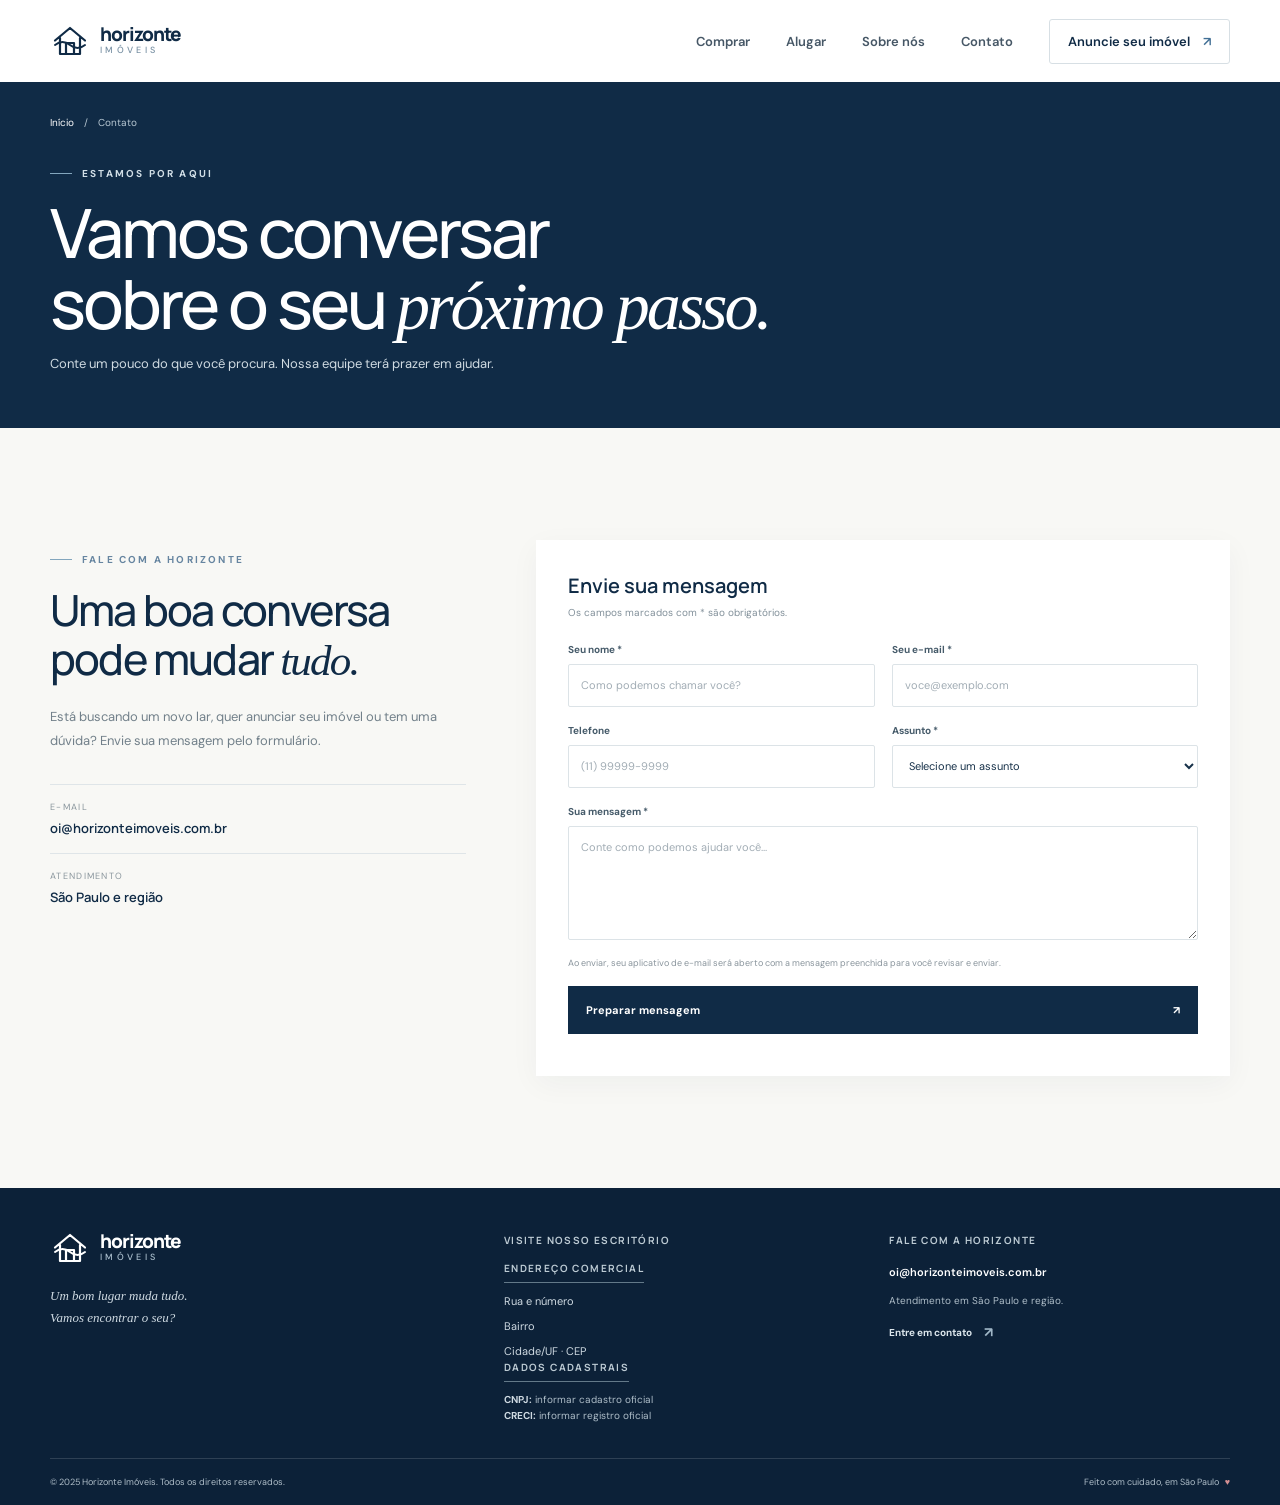
==== contato.html @ c3a1cae8 "Unify footer information headings" ====
<!doctype html>
<html lang="pt-BR">
<head>
  <meta charset="utf-8">
  <meta name="viewport" content="width=device-width, initial-scale=1">
  <meta name="theme-color" content="#102b46">
  <meta name="description" content="Entre em contato com a Horizonte Imóveis. Conte como podemos ajudar você a encontrar seu próximo lugar.">
  <title>Contato | Horizonte Imóveis</title>
  <link rel="preconnect" href="https://fonts.googleapis.com">
  <link rel="preconnect" href="https://fonts.gstatic.com" crossorigin>
  <link href="https://fonts.googleapis.com/css2?family=DM+Sans:wght@400;500;600;700&family=Manrope:wght@400;500;600;700;800&display=swap" rel="stylesheet">
  <link rel="stylesheet" href="lib/css/styles.css?v=footer-subtitles-lines">
  <script src="lib/js/properties.js" defer></script>
  <script src="lib/js/pages.js" defer></script>
</head>
<body>
  <a class="skip-link" href="#conteudo">Pular para o conteúdo</a>
  <header class="site-header"><div class="container header-inner"><a class="brand" href="index.html" aria-label="Horizonte Imóveis, início"><span class="brand-mark" aria-hidden="true"><svg viewBox="0 0 40 40" fill="none"><path d="M5 19.5 20 7l15 12.5M10 17v16h20V17M16 33V22h8v11" stroke="currentColor" stroke-width="2.2" stroke-linecap="round" stroke-linejoin="round"/><path d="M5 24c5-4 10-4 15 0s10 4 15 0" stroke="currentColor" stroke-width="2" stroke-linecap="round"/></svg></span><span class="brand-name">horizonte<span>imóveis</span></span></a><button class="menu-toggle" type="button" aria-label="Abrir menu" aria-expanded="false" aria-controls="main-nav"><span></span><span></span><span></span></button><nav class="main-nav" id="main-nav" aria-label="Navegação principal"><a href="imoveis.html">Comprar</a><a href="imoveis.html">Alugar</a><a href="sobre-nos.html">Sobre nós</a><a href="contato.html" aria-current="page">Contato</a><a class="nav-cta" href="#contact-form">Anuncie seu imóvel <span aria-hidden="true">↗</span></a></nav></div></header>
  <main id="conteudo" class="contact-page">
    <section class="catalog-intro contact-intro"><div class="container"><div class="breadcrumbs"><a href="index.html">Início</a><span>/</span><span>Contato</span></div><span class="eyebrow"><span></span> Estamos por aqui</span><h1>Vamos conversar<br>sobre o seu <em>próximo passo.</em></h1><p>Conte um pouco do que você procura. Nossa equipe terá prazer em ajudar.</p></div></section>
    <section class="contact-main section-pad"><div class="container contact-layout"><aside class="contact-aside"><span class="eyebrow"><span></span> Fale com a Horizonte</span><h2>Uma boa conversa<br>pode mudar <em>tudo.</em></h2><p>Está buscando um novo lar, quer anunciar seu imóvel ou tem uma dúvida? Envie sua mensagem pelo formulário.</p><div class="contact-detail"><small>E-mail</small><a href="mailto:oi@horizonteimoveis.com.br">oi@horizonteimoveis.com.br</a></div><div class="contact-detail"><small>Atendimento</small><span>São Paulo e região</span></div></aside>
      <form class="contact-form" id="contact-form">
        <div class="form-heading"><h2>Envie sua mensagem</h2><p>Os campos marcados com * são obrigatórios.</p></div>
        <div class="form-grid"><label class="form-field"><span>Seu nome *</span><input type="text" name="name" autocomplete="name" placeholder="Como podemos chamar você?" required></label><label class="form-field"><span>Seu e-mail *</span><input type="email" name="email" autocomplete="email" placeholder="voce@exemplo.com" required></label><label class="form-field"><span>Telefone</span><input type="tel" name="phone" autocomplete="tel" placeholder="(11) 99999-9999"></label><label class="form-field"><span>Assunto *</span><select name="subject" required><option value="" disabled selected>Selecione um assunto</option><option>Quero comprar um imóvel</option><option>Quero alugar um imóvel</option><option>Quero anunciar meu imóvel</option><option>Outra dúvida</option></select></label><label class="form-field form-message"><span>Sua mensagem *</span><textarea name="message" rows="5" placeholder="Conte como podemos ajudar você..." required></textarea></label></div>
        <p class="form-note">Ao enviar, seu aplicativo de e-mail será aberto com a mensagem preenchida para você revisar e enviar.</p><div class="form-submit-row"><button class="filter-submit" type="submit">Preparar mensagem <span>↗</span></button><p class="form-status" id="form-status" aria-live="polite"></p></div>
      </form>
    </div></section>
  </main>
  <footer class="site-footer"><div class="container footer-directory"><div class="footer-brand-block"><a class="brand brand-footer" href="index.html" aria-label="Horizonte Imóveis, início"><span class="brand-mark" aria-hidden="true"><svg viewBox="0 0 40 40" fill="none"><path d="M5 19.5 20 7l15 12.5M10 17v16h20V17M16 33V22h8v11" stroke="currentColor" stroke-width="2.2" stroke-linecap="round" stroke-linejoin="round"/><path d="M5 24c5-4 10-4 15 0s10 4 15 0" stroke="currentColor" stroke-width="2" stroke-linecap="round"/></svg></span><span class="brand-name">horizonte<span>imóveis</span></span></a><p>Um bom lugar muda tudo.<br>Vamos encontrar o seu?</p></div><section class="footer-info" aria-labelledby="footer-address-title"><h2 id="footer-address-title">Visite nosso escritório</h2><h3 class="footer-subtitle">Endereço comercial</h3><address><span>Rua e número</span><span>Bairro</span><span>Cidade/UF · CEP</span></address><h3 class="footer-subtitle">Dados cadastrais</h3><p class="footer-legal"><strong>CNPJ:</strong> informar cadastro oficial<br><strong>CRECI:</strong> informar registro oficial</p></section><section class="footer-info" aria-labelledby="footer-contact-title"><h2 id="footer-contact-title">Fale com a Horizonte</h2><a class="footer-email" href="mailto:oi@horizonteimoveis.com.br">oi@horizonteimoveis.com.br</a><p>Atendimento em São Paulo e região.</p><a class="footer-contact-link" href="contato.html">Entre em contato <span aria-hidden="true">↗</span></a></section></div><div class="container footer-bottom"><span>© 2025 Horizonte Imóveis. Todos os direitos reservados.</span><span>Feito com cuidado, em São Paulo <span class="heart">♥</span></span></div></footer>
</body>
</html>
---- lib/css/styles.css ----
:root{--navy:#102b46;--navy-dark:#0c2138;--blue:#416f95;--sky:#e7f0f5;--ink:#18324a;--muted:#73808b;--paper:#f8f8f5;--white:#fff;--serif:Georgia,"Times New Roman",serif;--sans:"DM Sans",sans-serif;--display:"Manrope","DM Sans",sans-serif}*{box-sizing:border-box}html{scroll-behavior:smooth}body{margin:0;color:var(--ink);font-family:var(--sans);font-size:15px;-webkit-font-smoothing:antialiased}a{color:inherit;text-decoration:none}button,input,select{font:inherit}.container{width:min(1180px,calc(100% - 72px));margin-inline:auto}.skip-link{position:absolute;left:16px;top:-100px;z-index:100;background:white;padding:12px}.skip-link:focus{top:12px}.site-header{height:82px;background:#fff;position:relative;z-index:10}.header-inner{height:100%;display:flex;align-items:center;justify-content:space-between}.brand{display:flex;align-items:center;gap:10px;color:var(--navy)}.brand-mark{width:40px;height:40px;display:block}.brand-mark svg{width:100%;height:100%}.brand-name{font:800 19px/1 var(--display);letter-spacing:-1px}.brand-name>span{display:block;font:500 9px/1.5 var(--sans);letter-spacing:3.3px;text-transform:uppercase;color:#7890a3}.main-nav{display:flex;align-items:center;gap:36px;font-size:13px;font-weight:600;color:#465766}.main-nav>a:not(.nav-cta):hover{color:var(--blue)}.nav-cta{padding:13px 18px;border:1px solid #d7dfe4;border-radius:3px;color:var(--navy)}.nav-cta span{margin-left:10px;color:var(--blue)}.menu-toggle{display:none}.hero{height:650px;min-height:600px;position:relative;display:flex;align-items:center;color:white;background:var(--navy-dark);overflow:hidden}.hero-image,.hero-shade{position:absolute;inset:0}.hero-image{background:url("https://images.unsplash.com/photo-1600607687939-ce8a6c25118c?auto=format&fit=crop&w=2000&q=90") center 55%/cover no-repeat;transform:scale(1.015)}.hero-shade{background:linear-gradient(90deg,rgba(10,29,48,.88) 0%,rgba(13,37,58,.71) 42%,rgba(11,28,44,.14) 100%),linear-gradient(0deg,rgba(9,26,42,.28),transparent 32%)}.hero-content{position:relative;z-index:1;padding-top:0}.eyebrow{display:flex;align-items:center;gap:10px;color:#6685a0;font-size:10px;font-weight:700;letter-spacing:2.2px;text-transform:uppercase}.eyebrow>span:first-child{width:22px;height:1px;background:#83a6bd}.hero-eyebrow{color:#e2edf3}.hero h1,.section-heading h2,.about-copy h2,.contact h2{font:500 clamp(52px,6.2vw,78px)/1.04 var(--display);letter-spacing:-3.6px;margin:24px 0 15px}.hero h1 em,.section-heading h2 em,.about-copy h2 em,.contact h2 em{font-family:var(--serif);font-weight:400}.hero-content>p{font-size:15px;color:#e3eaf0;max-width:420px;line-height:1.7;margin:0 0 31px}.search-panel{background:#fff;color:var(--ink);width:min(770px,100%);padding:0 20px 18px;border-radius:4px;box-shadow:0 18px 42px #10213635}.search-tabs{display:flex;gap:26px;border-bottom:1px solid #e9edf0}.search-tab{position:relative;background:none;border:0;padding:17px 2px 13px;color:#84909a;cursor:pointer;font-weight:600;font-size:12px}.search-tab.is-active{color:var(--navy)}.search-tab.is-active:after{content:"";position:absolute;left:0;right:0;bottom:-1px;height:2px;background:var(--blue)}.search-fields{display:grid;grid-template-columns:1.55fr 1fr auto;gap:22px;align-items:end;padding-top:16px}.search-field{display:grid;gap:8px;font-size:10px;font-weight:700;color:#344a5b}.search-field svg{width:18px;color:#7790a3;flex:none}.input-wrap{display:flex;gap:8px;align-items:center;border-right:1px solid #e1e7eb}.search-field input,.search-field select{border:0;outline:0;color:#667684;background:transparent;font-size:12px;width:100%;padding:0}.search-field select{height:19px}.search-field input::placeholder{color:#9ca8b0}.search-submit{height:46px;padding:0 18px;border:0;border-radius:3px;background:var(--navy);color:white;display:flex;gap:9px;align-items:center;justify-content:center;cursor:pointer;font-size:12px;font-weight:700;transition:background .2s}.search-submit:hover{background:#254e6e}.search-submit svg{width:17px}.hero-note{display:flex;align-items:center;gap:12px;color:#e3eaf0;font-size:11px;margin-top:23px}.hero-note strong{color:white}.avatar-stack{display:flex;padding-left:2px}.avatar-stack i{width:24px;height:24px;border:2px solid #e7edf0;border-radius:50%;background:#d9b89c;color:#365269;display:grid;place-items:center;font:700 7px var(--sans);font-style:normal;margin-left:-4px}.avatar-stack i:nth-child(2){background:#a9bdba}.avatar-stack i:nth-child(3){background:#e7edf0}.scroll-cue{position:absolute;right:max(36px,calc((100% - 1180px)/2));bottom:30px;display:flex;align-items:center;gap:14px;color:#f0f3f5;font-size:10px;letter-spacing:.5px}.scroll-cue span:last-child{font-size:17px}.section-pad{padding:112px 0}.featured{background:var(--paper)}.section-heading{display:flex;justify-content:space-between;align-items:end;margin-bottom:45px}.section-heading h2,.contact h2{font-size:48px;line-height:1.12;letter-spacing:-2px;margin:18px 0 0;color:var(--navy)}.heading-aside{max-width:280px;padding-bottom:6px}.heading-aside p{font-size:13px;line-height:1.7;color:#79858e;margin:0 0 16px}.text-link{font-size:12px;font-weight:700;color:var(--navy)}.text-link span{margin-left:10px;color:#6d8ba2}.property-grid{display:grid;grid-template-columns:repeat(3,1fr);gap:24px}.property-card{background:white;min-width:0;box-shadow:0 4px 18px #1a385008;transition:transform .22s,box-shadow .22s}.property-card:hover{transform:translateY(-4px);box-shadow:0 12px 28px #1a385014}.property-card[hidden]{display:none}.property-photo{height:235px;position:relative;overflow:hidden;background:#dae2e7}.property-photo img{width:100%;height:100%;object-fit:cover;display:block;transition:transform .5s}.property-card:hover .property-photo img{transform:scale(1.04)}.property-tag{position:absolute;top:15px;left:15px;background:#fff;color:var(--navy);font-size:9px;font-weight:700;padding:8px 11px;letter-spacing:.4px}.property-tag-light{background:#e7f0f5}.favorite-button{position:absolute;top:12px;right:12px;border:0;width:34px;height:34px;background:#ffffffef;border-radius:50%;display:grid;place-items:center;color:var(--navy);cursor:pointer}.favorite-button svg{width:18px}.favorite-button[aria-pressed=true]{color:#bd6470}.favorite-button[aria-pressed=true] svg{fill:#bd6470}.property-body{padding:20px 20px 18px}.property-location{font-size:10px;color:#758490;display:flex;align-items:center;gap:5px}.pin{font-size:16px;color:#6485a0}.property-body h3{font:600 16px/1.4 var(--display);letter-spacing:-.3px;margin:10px 0 13px;color:var(--navy)}.property-features{display:flex;gap:14px;padding:12px 0 16px;border-bottom:1px solid #edf0f1;color:#71808a;font-size:10px}.property-bottom{display:flex;align-items:end;justify-content:space-between;padding-top:14px}.property-bottom>div{display:grid;gap:5px}.property-bottom small{font-size:9px;color:#89949c}.property-bottom strong{font:700 17px var(--display);color:var(--navy)}.property-bottom strong small{font:500 10px var(--sans)}.property-bottom>a{display:grid;place-items:center;width:31px;height:31px;border:1px solid #dce4e9;border-radius:50%;color:var(--blue);font-size:15px}.all-properties{text-align:center;margin-top:38px}.button-outline,.button-light{display:inline-flex;align-items:center;gap:22px;border:1px solid #bac8d1;padding:14px 18px;color:var(--navy);font-weight:700;font-size:11px}.button-outline span,.button-light span{font-size:15px;color:#67859a}.empty-state{text-align:center;color:#74818b;padding:34px 0}.about{background:var(--navy);color:white}.about-grid{display:grid;grid-template-columns:1fr 1fr;gap:90px;align-items:center}.about-visual{position:relative;padding:0 22px 22px 0}.about-visual>img{display:block;width:100%;height:505px;object-fit:cover}.about-visual:after{content:"";position:absolute;z-index:0;right:0;bottom:0;width:76%;height:78%;border:1px solid #8da8b860}.about-stamp{position:absolute;z-index:1;top:28px;left:-22px;width:92px;height:92px;background:#f8f8f5;color:var(--navy);border-radius:50%;display:flex;flex-direction:column;align-items:center;justify-content:center;transform:rotate(-10deg);font-size:9px}.about-stamp strong{font:700 21px var(--display);line-height:1.1}.about-caption{position:absolute;z-index:2;bottom:47px;left:26px;font:italic 14px/1.6 var(--serif);color:#fff;text-shadow:0 1px 6px #142536}.about-copy{padding:16px 0}.eyebrow-light{color:#c3d2dc}.about-copy h2{font-size:52px;line-height:1.06;letter-spacing:-2px;color:white;margin:22px 0}.about-copy>p{max-width:470px;color:#d0dbe2;font-size:13px;line-height:1.85;margin:0 0 13px}.button-light{border-color:#ffffff5c;color:white;margin-top:20px}.button-light span{color:#d3e0e7}.about-numbers{display:flex;gap:38px;border-top:1px solid #ffffff33;margin-top:40px;padding-top:22px}.about-numbers>div{display:grid;gap:5px}.about-numbers strong{font:600 26px var(--display)}.about-numbers strong span{color:#a8c4d5}.about-numbers small{font-size:9px;color:#bdcbd4}.contact{background:#edf2f4;padding:76px 0}.contact-inner{display:flex;align-items:center;justify-content:space-between}.contact h2{font-size:46px}.contact-link{display:grid;gap:10px;font-size:11px;color:#77838c}.contact-link strong{font:600 16px var(--display);color:var(--navy)}.contact-link i{font-style:normal;color:#608099;margin-left:12px}.site-footer{background:var(--navy-dark);color:white;padding:40px 0 0}.footer-main{display:flex;align-items:center;gap:32px;padding-bottom:31px}.brand-footer{color:#fff}.brand-footer .brand-name>span{color:#adc1cf}.footer-main>p{font:italic 13px/1.6 var(--serif);color:#cfdae2;margin:0 auto 0 0}.footer-social{display:flex;gap:9px}.footer-social a{width:31px;height:31px;display:grid;place-items:center;border:1px solid #ffffff44;border-radius:50%;font-size:11px}.footer-bottom{border-top:1px solid #ffffff24;display:flex;justify-content:space-between;padding:17px 0;color:#aebdc8;font-size:9px}.heart{color:#d59093;margin-left:4px}.property-card.search-hidden{display:none}
@media(max-width:900px){.container{width:min(100% - 48px,720px)}.main-nav{gap:20px}.main-nav>a{font-size:12px}.nav-cta{padding:11px 12px}.hero{height:630px}.property-grid{gap:14px}.property-photo{height:190px}.property-body{padding:17px 14px}.property-features{gap:8px;font-size:9px}.about-grid{gap:45px}.about-visual>img{height:440px}.about-copy h2{font-size:44px}.about-numbers{gap:22px}}
@media(max-width:680px){.container{width:calc(100% - 40px)}.site-header{height:70px}.brand-mark{width:35px;height:35px}.brand-name{font-size:17px}.menu-toggle{display:flex;width:40px;height:40px;flex-direction:column;align-items:center;justify-content:center;gap:5px;border:1px solid #d9e0e5;background:white;border-radius:3px}.menu-toggle span{height:1.5px;width:17px;background:var(--navy);transition:transform .2s}.menu-toggle[aria-expanded=true] span:first-child{transform:translateY(6.5px) rotate(45deg)}.menu-toggle[aria-expanded=true] span:nth-child(2){opacity:0}.menu-toggle[aria-expanded=true] span:last-child{transform:translateY(-6.5px) rotate(-45deg)}.main-nav{position:absolute;display:none;top:70px;left:0;right:0;background:white;padding:12px 20px 22px;box-shadow:0 12px 20px #14253612;align-items:stretch;gap:0;flex-direction:column}.main-nav.is-open{display:flex}.main-nav>a:not(.nav-cta){padding:14px 0;border-bottom:1px solid #edf0f1}.nav-cta{margin-top:14px;text-align:center}.hero{height:auto;min-height:700px;align-items:flex-start;padding:94px 0 78px}.hero-image{background-position:61% center}.hero-shade{background:linear-gradient(90deg,#0c2239dc 0%,#0c2239b5 65%,#0c223970 100%),linear-gradient(0deg,#0c223940,transparent)}.hero h1{font-size:55px;letter-spacing:-2.5px;margin-top:22px}.hero-content>p{font-size:13px;max-width:340px}.search-panel{padding:0 15px 15px}.search-fields{grid-template-columns:1fr 1fr;gap:15px}.location-field{grid-column:1/-1}.input-wrap{border-right:0;border-bottom:1px solid #e1e7eb;padding-bottom:9px}.type-field select{border-bottom:1px solid #e1e7eb;padding-bottom:9px}.search-submit{grid-column:1/-1;width:100%;height:44px}.hero-note{font-size:10px;line-height:1.5;max-width:315px}.scroll-cue{right:20px;bottom:20px}.scroll-cue span:first-child{display:none}.section-pad{padding:76px 0}.section-heading{display:block;margin-bottom:30px}.section-heading h2,.contact h2{font-size:41px}.heading-aside{margin-top:15px;max-width:340px}.property-grid{grid-template-columns:1fr;gap:18px}.property-photo{height:240px}.property-body{padding:18px}.property-features{font-size:10px;gap:17px}.about-grid{grid-template-columns:1fr;gap:30px}.about-visual{padding-right:15px}.about-visual>img{height:340px}.about-stamp{left:-9px;width:78px;height:78px}.about-copy h2{font-size:47px}.about-numbers{gap:20px;justify-content:space-between}.about-numbers strong{font-size:23px}.about-numbers small{font-size:8px}.contact-inner{display:block}.contact h2{margin-bottom:25px}.contact-link strong{font-size:14px}.footer-main{flex-wrap:wrap;gap:16px}.footer-main>p{width:100%;order:2}.footer-social{margin-left:auto}.footer-bottom{gap:10px;flex-direction:column;font-size:8px}.empty-state{font-size:13px;line-height:1.6}}
@media(prefers-reduced-motion:reduce){*,*::before,*::after{scroll-behavior:auto!important;transition:none!important}}

.search-field{min-width:0}.search-field select{min-width:0;max-width:100%}@media(max-width:680px){.type-field{grid-column:1/-1}.type-field select{width:100%}}

.catalog-intro{background:var(--navy);color:white;padding:34px 0 62px}.breadcrumbs{display:flex;gap:10px;font-size:10px;color:#b8c8d3;margin-bottom:38px}.breadcrumbs a{color:white}.catalog-intro .eyebrow{color:#d2dfe7}.catalog-intro h1{font:500 clamp(44px,6vw,68px)/1.05 var(--display);letter-spacing:-3px;margin:17px 0 12px}.catalog-intro h1 em{font-family:var(--serif);font-weight:400}.catalog-intro> .container>p{color:#d0dbe2;font-size:13px;margin:0}.catalog-list{background:var(--paper);padding-top:65px}.catalog-toolbar{display:flex;justify-content:space-between;align-items:end;margin-bottom:28px}.catalog-toolbar h2{font:600 22px var(--display);color:var(--navy);margin:10px 0 0}.results-count{font-size:11px;color:#75838d}.results-count strong{color:var(--navy)}.catalog-grid{row-gap:24px}.pagination{display:flex;align-items:center;justify-content:center;gap:24px;margin:44px 0 0}.page-numbers{display:flex;gap:7px}.page-number,.page-arrow{height:38px;min-width:38px;border:1px solid #d8e0e5;background:white;color:var(--navy);display:inline-flex;align-items:center;justify-content:center;border-radius:2px;cursor:pointer;font-size:12px}.page-number.is-current{background:var(--navy);border-color:var(--navy);color:white}.page-arrow{gap:8px;padding:0 12px}.page-arrow:disabled{opacity:.42;cursor:default}.catalog-footnote{text-align:center;color:#89949c;font-size:10px;margin:26px 0 0}@media(max-width:680px){.catalog-intro{padding:26px 0 42px}.breadcrumbs{margin-bottom:28px}.catalog-intro h1{font-size:48px}.catalog-toolbar{align-items:flex-start;gap:12px;flex-direction:column}.catalog-list{padding-top:48px}.pagination{gap:12px;margin-top:34px}.page-arrow{padding:0 9px}.page-arrow span{font-size:10px}.catalog-footnote{font-size:9px}}

.catalog-filters{display:grid;grid-template-columns:repeat(4,minmax(0,1fr));gap:14px;background:#fff;border:1px solid #e7ebed;padding:20px;margin-bottom:38px}.catalog-filter{display:grid;gap:7px;min-width:0;color:#465b6a;font-size:10px;font-weight:700}.catalog-filter input,.catalog-filter select{height:42px;min-width:0;width:100%;border:1px solid #dce3e7;border-radius:2px;background:#fff;color:var(--ink);padding:0 11px;font-size:11px;outline-color:#7899b0}.catalog-filter input::placeholder{color:#a2adb5}.filter-actions{display:flex;align-items:end;gap:14px;grid-column:1/-1}.filter-submit{height:42px;padding:0 18px;border:0;background:var(--navy);color:#fff;font-size:11px;font-weight:700;cursor:pointer}.filter-submit span{padding-left:15px}.filter-reset{height:42px;border:0;background:transparent;color:#648099;text-decoration:underline;font-size:10px;cursor:pointer}.no-results{background:#fff;padding:32px;text-align:center;color:#71808a;font-size:13px}.catalog-grid[hidden],.pagination[hidden]{display:none}@media(max-width:900px){.catalog-filters{grid-template-columns:repeat(2,minmax(0,1fr))}}@media(max-width:680px){.catalog-filters{grid-template-columns:1fr 1fr;gap:12px;padding:15px}.catalog-filter{font-size:9px}.catalog-filter input,.catalog-filter select{font-size:11px;padding-inline:8px}.location-filter{grid-column:1/-1}.filter-actions{align-items:center;gap:12px}.filter-submit{flex:1;padding:0 10px}.filter-reset{font-size:9px}}

.about-story{background:var(--paper)}.about-story-grid{display:grid;grid-template-columns:1fr 1fr;gap:76px;align-items:center}.about-story-image{position:relative;padding:0 18px 18px 0}.about-story-image:after{content:"";position:absolute;z-index:0;right:0;bottom:0;width:76%;height:77%;border:1px solid #6b879b70}.about-story-image img{position:relative;z-index:1;width:100%;height:490px;display:block;object-fit:cover}.about-story-image>span{position:absolute;z-index:2;left:24px;bottom:38px;color:#fff;font:italic 15px var(--serif);text-shadow:0 1px 7px #102b46}.about-story-copy h2,.contact-aside h2{font:500 clamp(34px,4vw,48px)/1.15 var(--display);letter-spacing:-1.8px;color:var(--navy);margin:19px 0}.about-story-copy h2 em,.contact-aside h2 em,.values-heading h2 em{font-family:var(--serif);font-weight:400}.about-story-copy>p,.contact-aside>p{color:#72808a;font-size:13px;line-height:1.9;margin:0 0 14px}.about-story-copy .button-outline{margin-top:13px}.about-values{background:#edf2f4}.values-heading{text-align:center}.values-heading .eyebrow{justify-content:center}.values-heading h2{font:500 39px/1.2 var(--display);letter-spacing:-1.5px;color:var(--navy);margin:18px 0 42px}.values-heading h2 em{font-family:var(--serif);font-weight:400}.values-grid{display:grid;grid-template-columns:repeat(3,1fr);gap:18px}.values-grid article{background:#fff;padding:27px 25px;min-height:185px}.values-grid article>span{font:600 11px var(--display);color:#7390a5}.values-grid h3{font:700 16px var(--display);color:var(--navy);margin:18px 0 10px}.values-grid p{font-size:12px;line-height:1.7;color:#79858d;margin:0}.about-page>.contact{background:#edf2f4}.about-page>.contact .contact-inner{gap:25px}.contact-layout{display:grid;grid-template-columns:.75fr 1.25fr;gap:70px;align-items:start}.contact-main{background:var(--paper)}.contact-aside{padding:13px 0}.contact-aside h2{font-size:43px}.contact-detail{display:grid;gap:6px;padding:16px 0;border-top:1px solid #dfe5e8}.contact-detail:first-of-type{margin-top:30px}.contact-detail small{font-size:9px;text-transform:uppercase;letter-spacing:1.3px;color:#8a969d}.contact-detail a,.contact-detail>span{font:600 13px var(--display);color:var(--navy)}.contact-form{background:#fff;padding:32px;box-shadow:0 8px 28px #17364c0b}.form-heading{margin-bottom:24px}.form-heading h2{font:600 20px var(--display);color:var(--navy);margin:0 0 7px}.form-heading p{font-size:10px;color:#82909a;margin:0}.form-grid{display:grid;grid-template-columns:1fr 1fr;gap:17px}.form-field{display:grid;gap:8px;color:#465b6a;font-size:10px;font-weight:700}.form-field input,.form-field select,.form-field textarea{width:100%;min-width:0;border:1px solid #dce3e7;border-radius:2px;padding:12px;background:#fff;color:var(--ink);font:400 11px var(--sans);outline-color:#7899b0}.form-field input,.form-field select{height:43px}.form-field textarea{resize:vertical;line-height:1.6}.form-field input::placeholder,.form-field textarea::placeholder{color:#a2adb5}.form-message{grid-column:1/-1}.form-note{font-size:9px;color:#89949c;line-height:1.6;margin:16px 0}.form-submit-row{display:flex;align-items:center;gap:16px}.form-submit-row .filter-submit{min-width:180px}.form-status{font-size:10px;color:#426c87;line-height:1.5}.contact-intro{padding-bottom:56px}@media(max-width:900px){.about-story-grid{gap:40px}.contact-layout{gap:36px}.contact-aside h2{font-size:37px}}@media(max-width:680px){.about-story-grid,.contact-layout{grid-template-columns:1fr;gap:32px}.about-story-image img{height:330px}.about-story-copy h2,.contact-aside h2{font-size:36px}.values-heading h2{font-size:31px}.values-grid{grid-template-columns:1fr;gap:12px}.values-grid article{min-height:0;padding:21px}.values-grid h3{margin:12px 0 7px}.contact-form{padding:21px 16px}.form-grid{grid-template-columns:1fr;gap:14px}.form-message{grid-column:auto}.form-submit-row{align-items:flex-start;flex-direction:column;gap:9px}.form-submit-row .filter-submit{width:100%}.about-page>.contact .contact-inner{display:block}.about-page>.contact .button-outline{margin-top:20px}}

.property-image-link{display:block;width:100%;height:100%}.property-title-link{color:inherit}.property-title-link:hover{color:var(--blue)}.detail-shell{background:var(--paper);padding-top:38px}.detail-heading{display:flex;justify-content:space-between;align-items:end;gap:24px;margin:25px 0 28px}.detail-heading h1{font:600 clamp(30px,4vw,44px)/1.15 var(--display);letter-spacing:-1.7px;color:var(--navy);margin:14px 0 9px}.detail-location{color:#72818b;font-size:12px;margin:0}.detail-price{display:grid;gap:5px;text-align:right;flex:none}.detail-price small,.detail-price span{font-size:10px;color:#85919a}.detail-price strong{font:700 24px var(--display);color:var(--navy)}.photo-gallery{display:grid;grid-template-columns:minmax(0,1fr) 120px;gap:10px}.gallery-main{position:relative;min-width:0;height:510px;background:#dbe3e7;overflow:hidden}.gallery-image-button{display:block;width:100%;height:100%;padding:0;border:0;background:transparent;cursor:zoom-in}.gallery-image-button img{width:100%;height:100%;object-fit:cover;display:block}.gallery-thumbnails{height:510px;max-height:510px;display:grid;grid-template-rows:repeat(6,minmax(0,1fr));grid-auto-rows:76px;gap:10px;overflow-y:auto}.gallery-thumb{min-height:0;padding:0;border:2px solid transparent;background:#dbe3e7;cursor:pointer;overflow:hidden}.gallery-thumb[aria-current=true]{border-color:var(--blue)}.gallery-thumb img{display:block;width:100%;height:100%;object-fit:cover}.gallery-step{position:absolute;z-index:2;top:50%;transform:translateY(-50%);width:42px;height:42px;border:0;border-radius:50%;background:#fffE;color:var(--navy);font:400 29px/1 var(--sans);cursor:pointer;display:grid;place-items:center}.gallery-prev{left:16px}.gallery-next{right:16px}.gallery-counter{position:absolute;right:16px;bottom:15px;padding:7px 10px;background:#0c2138c9;color:white;font-size:10px}.detail-layout{display:grid;grid-template-columns:minmax(0,1fr) 280px;gap:55px;align-items:start;padding:48px 0 20px}.detail-main>section{padding-bottom:35px;margin-bottom:32px;border-bottom:1px solid #e1e6e8}.detail-main h2{font:600 21px var(--display);color:var(--navy);margin:0 0 17px}.detail-overview>p{font-size:13px;line-height:1.85;color:#6f7e88;max-width:760px;margin:0 0 26px}.detail-highlights{display:grid;grid-template-columns:repeat(4,1fr);border:1px solid #e0e6e9;background:#fff}.detail-highlights>div{display:grid;justify-items:center;gap:5px;padding:18px 8px;border-right:1px solid #e8edef}.detail-highlights>div:last-child{border-right:0}.detail-highlights>div>span{font-size:18px;color:#64849a}.detail-highlights strong{font:700 16px var(--display);color:var(--navy)}.detail-highlights small{font-size:9px;color:#818d96}.detail-features ul{display:grid;grid-template-columns:1fr 1fr;gap:13px 26px;list-style:none;padding:0;margin:0}.detail-features li{position:relative;padding-left:20px;font-size:12px;color:#657581}.detail-features li:before{content:"✓";position:absolute;left:0;color:#64849a}.detail-specs dl{display:grid;grid-template-columns:1fr 1fr;margin:0;background:#fff;border:1px solid #e4e9eb}.detail-specs dl>div{display:flex;justify-content:space-between;gap:10px;padding:12px 15px;border-bottom:1px solid #edf0f1}.detail-specs dt{font-size:10px;color:#82909a}.detail-specs dd{margin:0;text-align:right;font-size:10px;font-weight:700;color:var(--navy)}.demo-note{font-size:9px;line-height:1.5;color:#89949c;margin:12px 0 0}.detail-contact-card{position:sticky;top:22px;background:#fff;padding:25px;box-shadow:0 8px 24px #15334a0b}.detail-contact-card h2{font:600 27px/1.2 var(--display);letter-spacing:-.7px;color:var(--navy);margin:18px 0 10px}.detail-contact-card>p{font-size:11px;line-height:1.7;color:#76838d;margin:0 0 19px}.detail-contact-button{display:flex;align-items:center;justify-content:space-between;padding:14px 15px;background:var(--navy);color:#fff;font-size:11px;font-weight:700}.detail-contact-button span{font-size:16px}.detail-email{display:block;margin-top:14px;color:#607e94;font-size:10px;text-align:center}.detail-not-found{padding:100px 0}.detail-not-found h1{font:600 36px var(--display);color:var(--navy)}.detail-not-found p{color:#71808a}.photo-dialog{position:fixed;inset:0;max-width:none;max-height:none;width:100vw;height:100vh;margin:0;padding:52px 80px;background:#071522f5;border:0;color:#fff}.photo-dialog::backdrop{background:#071522ee}.photo-dialog[open]{display:flex;align-items:center;justify-content:center}.photo-dialog>img{max-width:100%;max-height:100%;object-fit:contain}.dialog-close{position:absolute;right:25px;top:18px;border:0;background:transparent;color:white;font-size:34px;cursor:pointer}.dialog-prev{left:24px}.dialog-next{right:24px}.dialog-counter{position:absolute;bottom:20px;left:50%;transform:translateX(-50%);color:#fff;font-size:11px}@media(max-width:900px){.photo-gallery{grid-template-columns:minmax(0,1fr) 90px}.gallery-main{height:420px}.gallery-thumbnails{height:420px;max-height:420px;grid-template-rows:repeat(6,minmax(0,1fr))}.detail-layout{grid-template-columns:minmax(0,1fr) 240px;gap:30px}}@media(max-width:680px){.detail-shell{padding-top:26px}.detail-heading{align-items:flex-start;flex-direction:column}.detail-price{text-align:left}.detail-price strong{font-size:22px}.photo-gallery{display:flex;flex-direction:column;gap:8px}.gallery-main{height:300px}.gallery-thumbnails{height:auto;max-height:none;display:flex;overflow-x:auto;grid-template-rows:none;gap:8px}.gallery-thumb{flex:0 0 82px;height:64px}.gallery-step{width:36px;height:36px;font-size:25px}.gallery-prev{left:10px}.gallery-next{right:10px}.detail-layout{grid-template-columns:1fr;gap:10px;padding-top:32px}.detail-contact-card{position:static;order:-1;margin-bottom:15px}.detail-highlights{grid-template-columns:1fr 1fr}.detail-highlights>div:nth-child(2){border-right:0}.detail-highlights>div:nth-child(-n+2){border-bottom:1px solid #e8edef}.detail-features ul,.detail-specs dl{grid-template-columns:1fr}.detail-specs dl>div{padding:11px 12px}.photo-dialog{padding:55px 12px}.dialog-prev{left:9px}.dialog-next{right:9px}.dialog-close{right:11px}}

.detail-heading .eyebrow #detail-tag{width:auto;height:auto;background:transparent}

.detail-shell .breadcrumbs{color:#71808a}.detail-shell .breadcrumbs a{color:var(--navy);font-weight:600}.gallery-rail{height:510px;min-width:0;display:flex;flex-direction:column;gap:8px}.gallery-thumbnails{height:auto;max-height:none;min-height:0;flex:1;display:flex;flex-direction:column;gap:8px;overflow-x:hidden;overflow-y:auto;scroll-behavior:smooth;scrollbar-width:none;-ms-overflow-style:none}.gallery-thumb{flex:0 0 76px;width:100%;height:76px}.gallery-scroll-button{flex:0 0 30px;width:100%;height:30px;border:1px solid #d8e0e5;background:#fff;color:var(--navy);cursor:pointer;font-size:16px;line-height:1}.gallery-scroll-button:disabled{opacity:.35;cursor:default}@media(max-width:900px){.gallery-rail{height:420px}}@media(max-width:680px){.gallery-rail{height:auto;display:grid;grid-template-columns:32px minmax(0,1fr) 32px;align-items:center;gap:8px}.gallery-scroll-up{transform:rotate(-90deg)}.gallery-scroll-down{transform:rotate(-90deg)}.gallery-thumbnails{width:100%;height:auto;max-height:none;display:flex;flex-direction:row;overflow-x:auto;overflow-y:hidden;scroll-snap-type:x proximity}.gallery-thumb{flex:0 0 82px;width:82px;height:64px;scroll-snap-align:start}.gallery-scroll-button{width:32px;height:32px;padding:0}}

.gallery-thumbnails::-webkit-scrollbar{display:none}
@media(max-width:680px){.search-fields .type-field select{width:100%;height:42px;min-height:42px;padding:0 4px;border:0;border-bottom:1px solid #e1e7eb;border-radius:0;background-color:#fff;color:#667684;font-size:12px;line-height:normal;box-sizing:border-box;appearance:auto;-webkit-appearance:menulist}}
.form-submit-row{display:block;width:100%}.form-submit-row .filter-submit{display:flex;align-items:center;justify-content:space-between;width:100%;min-width:0;min-height:48px;height:48px;padding:0 18px;box-sizing:border-box}.form-submit-row .filter-submit span{margin-left:auto}.form-submit-row .form-status{margin:10px 0 0}
.hero .search-panel{width:min(900px,100%);padding:0 20px 20px}.hero .search-fields{grid-template-columns:repeat(4,minmax(0,1fr));gap:13px 18px;padding-top:17px}.hero .location-field{grid-column:span 2}.hero .search-field{min-width:0;gap:6px}.hero .search-field input,.hero .search-field select{width:100%;height:40px;min-height:40px;min-width:0;padding:0 8px;border:1px solid #e1e7eb;border-radius:2px;background:#fff;color:#526574;font-size:12px;box-sizing:border-box}.hero .location-field .input-wrap{height:40px;padding:0 8px;border:1px solid #e1e7eb;border-radius:2px}.hero .location-field .input-wrap input{height:100%;padding:0;border:0}.hero .search-field select{appearance:auto;-webkit-appearance:menulist}.hero .search-submit{grid-column:1/-1;width:100%;height:46px;margin-top:2px}
.hero{height:auto}
@media(max-width:900px){.hero .search-fields{grid-template-columns:repeat(2,minmax(0,1fr))}.hero .location-field{grid-column:1/-1}}
@media(max-width:680px){.hero .search-panel{padding:0 14px 14px}.hero .search-fields{grid-template-columns:repeat(2,minmax(0,1fr));gap:12px;padding-top:14px}.hero .location-field{grid-column:1/-1}.hero .search-field{font-size:9px}.hero .search-field input,.hero .search-field select{height:42px;min-height:42px;font-size:12px}.hero .location-field .input-wrap{height:42px}.hero .search-submit{height:46px}}
.hero .location-field .input-wrap{display:flex;width:100%;min-width:0;overflow:hidden;border:1px solid #d3dde3;background:#fff}.hero .location-field .input-wrap input[type=search]{flex:1 1 auto;width:0;min-width:0;height:100%;padding:0;background:transparent;border:0;outline:0;box-shadow:none;appearance:none;-webkit-appearance:none}.hero .location-field .input-wrap svg{flex:0 0 18px}
@media(max-width:680px){.gallery-rail{grid-template-columns:32px minmax(0,1fr) 32px;gap:8px;align-items:center}.gallery-scroll-button{position:relative;display:block;width:32px;height:64px;min-width:32px;min-height:64px;padding:0;align-self:center;justify-self:center;transform:none;font-size:0}.gallery-scroll-up:before,.gallery-scroll-down:before{position:absolute;top:50%;left:50%;display:block;margin:0;padding:0;transform:translate(-50%,-50%);font-size:24px;line-height:1}.gallery-scroll-up:before{content:"‹"}.gallery-scroll-down:before{content:"›"}}
.footer-directory{display:grid;grid-template-columns:1.2fr 1fr 1fr;gap:45px;padding-bottom:34px}.footer-brand-block{display:grid;align-content:start;gap:17px}.footer-brand-block>p{font:italic 13px/1.7 var(--serif);color:#cfdae2;margin:0}.footer-info h2{font:700 10px var(--display);letter-spacing:1.4px;text-transform:uppercase;color:#bdcbd4;margin:5px 0 14px}.footer-info address{display:grid;gap:8px;font-style:normal;color:#cfdae2;font-size:11px;line-height:1.55}.footer-info address strong{color:white;font-weight:600}.footer-info p{font-size:10px;line-height:1.6;color:#aebdc8;margin:12px 0 0}.footer-info .footer-legal{margin-top:15px}.footer-legal strong{color:#cfdae2}.footer-email{font-size:11px;font-weight:600;color:#fff}.footer-contact-link{display:inline-flex;align-items:center;gap:12px;margin-top:14px;color:#dce6ec;font-size:10px;font-weight:700}.footer-contact-link span{color:#9fb6c6;font-size:14px}.footer-bottom{gap:16px}
@media(max-width:680px){.footer-directory{grid-template-columns:1fr;gap:24px;padding-bottom:27px}.footer-brand-block{gap:12px}.footer-info h2{margin:0 0 10px}.footer-info address{gap:5px}.footer-info .footer-legal{margin-top:10px}.footer-bottom{align-items:flex-start}}
.footer-subtitle{display:table;font:700 10px var(--display);letter-spacing:1.4px;text-transform:uppercase;color:#bdcbd4;margin:0 0 10px}.footer-subtitle::after{content:"";display:block;width:100%;border-bottom:1px solid #637989;margin-top:7px}.footer-info .footer-legal{margin-top:10px}@media(max-width:680px){.footer-subtitle{margin:0 0 10px}.footer-info .footer-legal{margin-top:10px}}
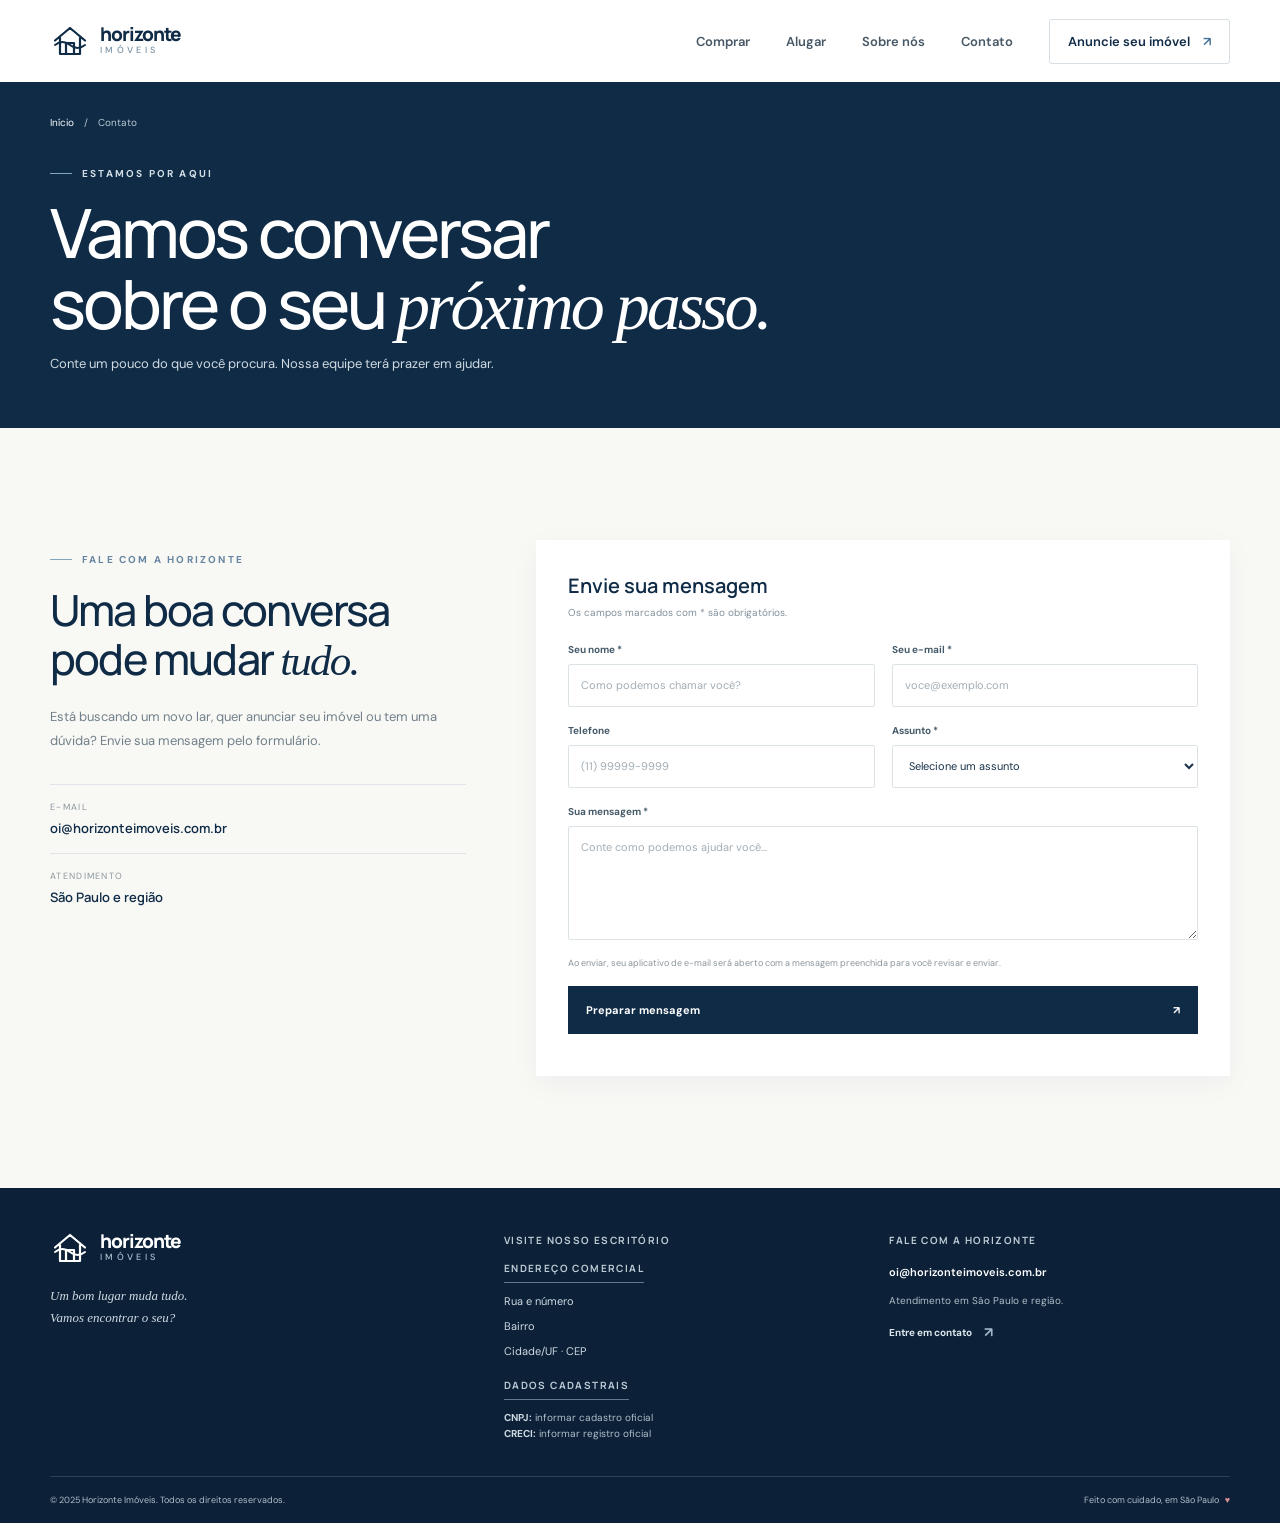
==== commit 332ba8dc: "Add spacing between footer sections" ====
--- a/contato.html
+++ b/contato.html
@@ -9,7 +9,7 @@
   <link rel="preconnect" href="https://fonts.googleapis.com">
   <link rel="preconnect" href="https://fonts.gstatic.com" crossorigin>
   <link href="https://fonts.googleapis.com/css2?family=DM+Sans:wght@400;500;600;700&family=Manrope:wght@400;500;600;700;800&display=swap" rel="stylesheet">
-  <link rel="stylesheet" href="lib/css/styles.css?v=footer-subtitles-lines">
+  <link rel="stylesheet" href="lib/css/styles.css?v=footer-subtitles-spacing">
   <script src="lib/js/properties.js" defer></script>
   <script src="lib/js/pages.js" defer></script>
 </head>
--- a/lib/css/styles.css
+++ b/lib/css/styles.css
@@ -26,6 +26,6 @@
 @media(max-width:680px){.hero .search-panel{padding:0 14px 14px}.hero .search-fields{grid-template-columns:repeat(2,minmax(0,1fr));gap:12px;padding-top:14px}.hero .location-field{grid-column:1/-1}.hero .search-field{font-size:9px}.hero .search-field input,.hero .search-field select{height:42px;min-height:42px;font-size:12px}.hero .location-field .input-wrap{height:42px}.hero .search-submit{height:46px}}
 .hero .location-field .input-wrap{display:flex;width:100%;min-width:0;overflow:hidden;border:1px solid #d3dde3;background:#fff}.hero .location-field .input-wrap input[type=search]{flex:1 1 auto;width:0;min-width:0;height:100%;padding:0;background:transparent;border:0;outline:0;box-shadow:none;appearance:none;-webkit-appearance:none}.hero .location-field .input-wrap svg{flex:0 0 18px}
 @media(max-width:680px){.gallery-rail{grid-template-columns:32px minmax(0,1fr) 32px;gap:8px;align-items:center}.gallery-scroll-button{position:relative;display:block;width:32px;height:64px;min-width:32px;min-height:64px;padding:0;align-self:center;justify-self:center;transform:none;font-size:0}.gallery-scroll-up:before,.gallery-scroll-down:before{position:absolute;top:50%;left:50%;display:block;margin:0;padding:0;transform:translate(-50%,-50%);font-size:24px;line-height:1}.gallery-scroll-up:before{content:"‹"}.gallery-scroll-down:before{content:"›"}}
-.footer-directory{display:grid;grid-template-columns:1.2fr 1fr 1fr;gap:45px;padding-bottom:34px}.footer-brand-block{display:grid;align-content:start;gap:17px}.footer-brand-block>p{font:italic 13px/1.7 var(--serif);color:#cfdae2;margin:0}.footer-info h2{font:700 10px var(--display);letter-spacing:1.4px;text-transform:uppercase;color:#bdcbd4;margin:5px 0 14px}.footer-info address{display:grid;gap:8px;font-style:normal;color:#cfdae2;font-size:11px;line-height:1.55}.footer-info address strong{color:white;font-weight:600}.footer-info p{font-size:10px;line-height:1.6;color:#aebdc8;margin:12px 0 0}.footer-info .footer-legal{margin-top:15px}.footer-legal strong{color:#cfdae2}.footer-email{font-size:11px;font-weight:600;color:#fff}.footer-contact-link{display:inline-flex;align-items:center;gap:12px;margin-top:14px;color:#dce6ec;font-size:10px;font-weight:700}.footer-contact-link span{color:#9fb6c6;font-size:14px}.footer-bottom{gap:16px}
+.footer-directory{display:grid;grid-template-columns:1.2fr 1fr 1fr;gap:45px;padding-bottom:34px}.footer-brand-block{display:grid;align-content:start;gap:17px}.footer-brand-block>p{font:italic 13px/1.7 var(--serif);color:#cfdae2;margin:0}.footer-info h2{font:700 10px var(--display);letter-spacing:1.4px;text-transform:uppercase;color:#bdcbd4;margin:5px 0 14px}.footer-info address{display:grid;gap:8px;margin:0;font-style:normal;color:#cfdae2;font-size:11px;line-height:1.55}.footer-info address strong{color:white;font-weight:600}.footer-info p{font-size:10px;line-height:1.6;color:#aebdc8;margin:12px 0 0}.footer-info .footer-legal{margin-top:15px}.footer-legal strong{color:#cfdae2}.footer-email{font-size:11px;font-weight:600;color:#fff}.footer-contact-link{display:inline-flex;align-items:center;gap:12px;margin-top:14px;color:#dce6ec;font-size:10px;font-weight:700}.footer-contact-link span{color:#9fb6c6;font-size:14px}.footer-bottom{gap:16px}
 @media(max-width:680px){.footer-directory{grid-template-columns:1fr;gap:24px;padding-bottom:27px}.footer-brand-block{gap:12px}.footer-info h2{margin:0 0 10px}.footer-info address{gap:5px}.footer-info .footer-legal{margin-top:10px}.footer-bottom{align-items:flex-start}}
-.footer-subtitle{display:table;font:700 10px var(--display);letter-spacing:1.4px;text-transform:uppercase;color:#bdcbd4;margin:0 0 10px}.footer-subtitle::after{content:"";display:block;width:100%;border-bottom:1px solid #637989;margin-top:7px}.footer-info .footer-legal{margin-top:10px}@media(max-width:680px){.footer-subtitle{margin:0 0 10px}.footer-info .footer-legal{margin-top:10px}}
+.footer-subtitle{display:table;font:700 10px var(--display);letter-spacing:1.4px;text-transform:uppercase;color:#bdcbd4;margin:0 0 10px}.footer-subtitle::after{content:"";display:block;width:100%;border-bottom:1px solid #637989;margin-top:7px}.footer-info address+.footer-subtitle{margin-top:18px}.footer-info .footer-legal{margin-top:10px}@media(max-width:680px){.footer-subtitle{margin:0 0 10px}.footer-info address+.footer-subtitle{margin-top:16px}.footer-info .footer-legal{margin-top:10px}}
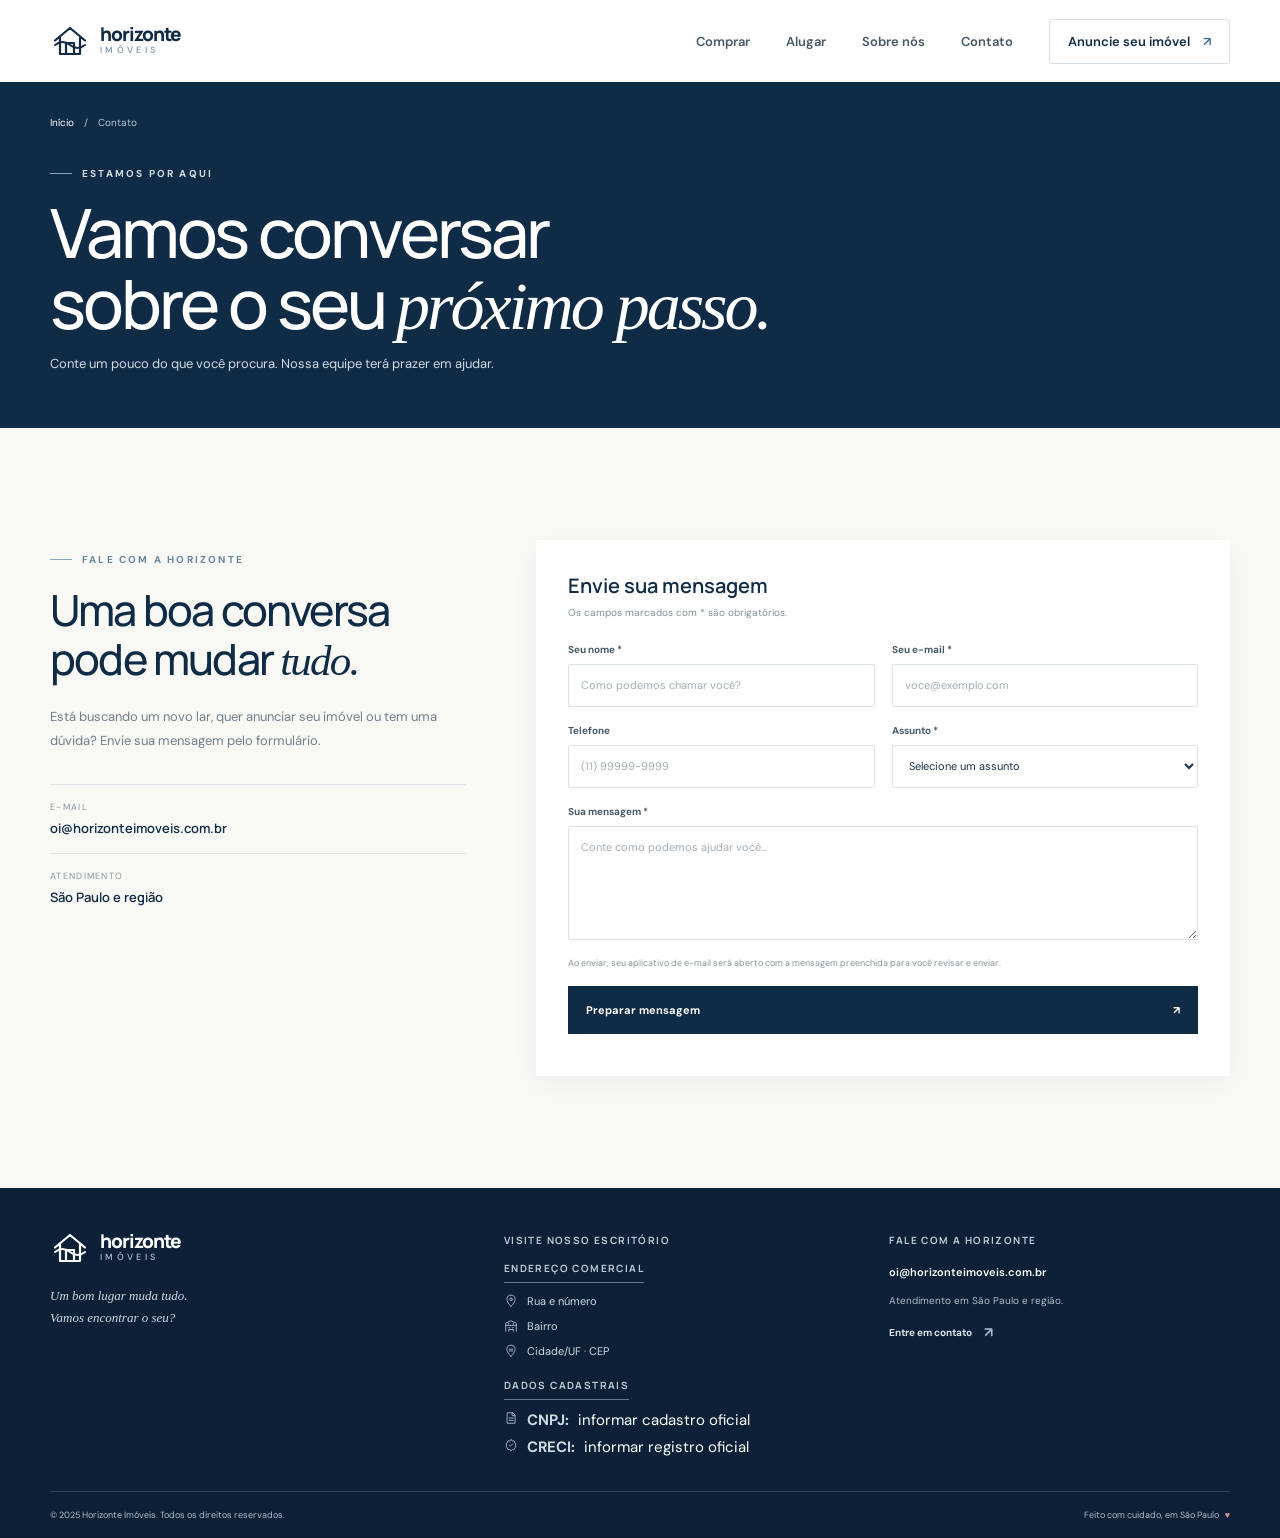
==== commit 966b7a1c: "Add icons to footer address and registration" ====
--- a/contato.html
+++ b/contato.html
@@ -9,7 +9,7 @@
   <link rel="preconnect" href="https://fonts.googleapis.com">
   <link rel="preconnect" href="https://fonts.gstatic.com" crossorigin>
   <link href="https://fonts.googleapis.com/css2?family=DM+Sans:wght@400;500;600;700&family=Manrope:wght@400;500;600;700;800&display=swap" rel="stylesheet">
-  <link rel="stylesheet" href="lib/css/styles.css?v=footer-subtitles-spacing">
+  <link rel="stylesheet" href="lib/css/styles.css?v=footer-detail-icons">
   <script src="lib/js/properties.js" defer></script>
   <script src="lib/js/pages.js" defer></script>
 </head>
@@ -26,6 +26,6 @@
       </form>
     </div></section>
   </main>
-  <footer class="site-footer"><div class="container footer-directory"><div class="footer-brand-block"><a class="brand brand-footer" href="index.html" aria-label="Horizonte Imóveis, início"><span class="brand-mark" aria-hidden="true"><svg viewBox="0 0 40 40" fill="none"><path d="M5 19.5 20 7l15 12.5M10 17v16h20V17M16 33V22h8v11" stroke="currentColor" stroke-width="2.2" stroke-linecap="round" stroke-linejoin="round"/><path d="M5 24c5-4 10-4 15 0s10 4 15 0" stroke="currentColor" stroke-width="2" stroke-linecap="round"/></svg></span><span class="brand-name">horizonte<span>imóveis</span></span></a><p>Um bom lugar muda tudo.<br>Vamos encontrar o seu?</p></div><section class="footer-info" aria-labelledby="footer-address-title"><h2 id="footer-address-title">Visite nosso escritório</h2><h3 class="footer-subtitle">Endereço comercial</h3><address><span>Rua e número</span><span>Bairro</span><span>Cidade/UF · CEP</span></address><h3 class="footer-subtitle">Dados cadastrais</h3><p class="footer-legal"><strong>CNPJ:</strong> informar cadastro oficial<br><strong>CRECI:</strong> informar registro oficial</p></section><section class="footer-info" aria-labelledby="footer-contact-title"><h2 id="footer-contact-title">Fale com a Horizonte</h2><a class="footer-email" href="mailto:oi@horizonteimoveis.com.br">oi@horizonteimoveis.com.br</a><p>Atendimento em São Paulo e região.</p><a class="footer-contact-link" href="contato.html">Entre em contato <span aria-hidden="true">↗</span></a></section></div><div class="container footer-bottom"><span>© 2025 Horizonte Imóveis. Todos os direitos reservados.</span><span>Feito com cuidado, em São Paulo <span class="heart">♥</span></span></div></footer>
+  <footer class="site-footer"><div class="container footer-directory"><div class="footer-brand-block"><a class="brand brand-footer" href="index.html" aria-label="Horizonte Imóveis, início"><span class="brand-mark" aria-hidden="true"><svg viewBox="0 0 40 40" fill="none"><path d="M5 19.5 20 7l15 12.5M10 17v16h20V17M16 33V22h8v11" stroke="currentColor" stroke-width="2.2" stroke-linecap="round" stroke-linejoin="round"/><path d="M5 24c5-4 10-4 15 0s10 4 15 0" stroke="currentColor" stroke-width="2" stroke-linecap="round"/></svg></span><span class="brand-name">horizonte<span>imóveis</span></span></a><p>Um bom lugar muda tudo.<br>Vamos encontrar o seu?</p></div><section class="footer-info" aria-labelledby="footer-address-title"><h2 id="footer-address-title">Visite nosso escritório</h2><h3 class="footer-subtitle">Endereço comercial</h3><address><span class="footer-detail"><svg viewBox="0 0 24 24" aria-hidden="true"><path d="M12 21s7-6.2 7-12a7 7 0 1 0-14 0c0 5.8 7 12 7 12Z"/><circle cx="12" cy="9" r="2.2"/></svg>Rua e número</span><span class="footer-detail"><svg viewBox="0 0 24 24" aria-hidden="true"><path d="M3 21V7l9-4 9 4v14M3 11h18M8 7v2m8-2v2M8 15h2m4 0h2M8 21v-3h8v3"/></svg>Bairro</span><span class="footer-detail"><svg viewBox="0 0 24 24" aria-hidden="true"><path d="M12 21s7-6.2 7-12a7 7 0 1 0-14 0c0 5.8 7 12 7 12Z"/><path d="M9 9h6m-6 3h6"/></svg>Cidade/UF · CEP</span></address><h3 class="footer-subtitle">Dados cadastrais</h3><div class="footer-legal"><span class="footer-detail"><svg viewBox="0 0 24 24" aria-hidden="true"><path d="M6 3h9l4 4v14H6zM14 3v5h5M9 12h7m-7 4h7"/></svg><strong>CNPJ:</strong> informar cadastro oficial</span><span class="footer-detail"><svg viewBox="0 0 24 24" aria-hidden="true"><path d="m12 3 2.3 2 3-.1.8 2.9 2.4 1.8-1 2.8 1 2.8-2.4 1.8-.8 2.9-3-.1-2.3 2-2.3-2-3 .1-.8-2.9-2.4-1.8 1-2.8-1-2.8 2.4-1.8.8-2.9 3 .1L12 3Z"/><path d="m9 12 2 2 4-4"/></svg><strong>CRECI:</strong> informar registro oficial</span></div></section><section class="footer-info" aria-labelledby="footer-contact-title"><h2 id="footer-contact-title">Fale com a Horizonte</h2><a class="footer-email" href="mailto:oi@horizonteimoveis.com.br">oi@horizonteimoveis.com.br</a><p>Atendimento em São Paulo e região.</p><a class="footer-contact-link" href="contato.html">Entre em contato <span aria-hidden="true">↗</span></a></section></div><div class="container footer-bottom"><span>© 2025 Horizonte Imóveis. Todos os direitos reservados.</span><span>Feito com cuidado, em São Paulo <span class="heart">♥</span></span></div></footer>
 </body>
 </html>
--- a/lib/css/styles.css
+++ b/lib/css/styles.css
@@ -26,6 +26,6 @@
 @media(max-width:680px){.hero .search-panel{padding:0 14px 14px}.hero .search-fields{grid-template-columns:repeat(2,minmax(0,1fr));gap:12px;padding-top:14px}.hero .location-field{grid-column:1/-1}.hero .search-field{font-size:9px}.hero .search-field input,.hero .search-field select{height:42px;min-height:42px;font-size:12px}.hero .location-field .input-wrap{height:42px}.hero .search-submit{height:46px}}
 .hero .location-field .input-wrap{display:flex;width:100%;min-width:0;overflow:hidden;border:1px solid #d3dde3;background:#fff}.hero .location-field .input-wrap input[type=search]{flex:1 1 auto;width:0;min-width:0;height:100%;padding:0;background:transparent;border:0;outline:0;box-shadow:none;appearance:none;-webkit-appearance:none}.hero .location-field .input-wrap svg{flex:0 0 18px}
 @media(max-width:680px){.gallery-rail{grid-template-columns:32px minmax(0,1fr) 32px;gap:8px;align-items:center}.gallery-scroll-button{position:relative;display:block;width:32px;height:64px;min-width:32px;min-height:64px;padding:0;align-self:center;justify-self:center;transform:none;font-size:0}.gallery-scroll-up:before,.gallery-scroll-down:before{position:absolute;top:50%;left:50%;display:block;margin:0;padding:0;transform:translate(-50%,-50%);font-size:24px;line-height:1}.gallery-scroll-up:before{content:"‹"}.gallery-scroll-down:before{content:"›"}}
-.footer-directory{display:grid;grid-template-columns:1.2fr 1fr 1fr;gap:45px;padding-bottom:34px}.footer-brand-block{display:grid;align-content:start;gap:17px}.footer-brand-block>p{font:italic 13px/1.7 var(--serif);color:#cfdae2;margin:0}.footer-info h2{font:700 10px var(--display);letter-spacing:1.4px;text-transform:uppercase;color:#bdcbd4;margin:5px 0 14px}.footer-info address{display:grid;gap:8px;margin:0;font-style:normal;color:#cfdae2;font-size:11px;line-height:1.55}.footer-info address strong{color:white;font-weight:600}.footer-info p{font-size:10px;line-height:1.6;color:#aebdc8;margin:12px 0 0}.footer-info .footer-legal{margin-top:15px}.footer-legal strong{color:#cfdae2}.footer-email{font-size:11px;font-weight:600;color:#fff}.footer-contact-link{display:inline-flex;align-items:center;gap:12px;margin-top:14px;color:#dce6ec;font-size:10px;font-weight:700}.footer-contact-link span{color:#9fb6c6;font-size:14px}.footer-bottom{gap:16px}
+.footer-directory{display:grid;grid-template-columns:1.2fr 1fr 1fr;gap:45px;padding-bottom:34px}.footer-brand-block{display:grid;align-content:start;gap:17px}.footer-brand-block>p{font:italic 13px/1.7 var(--serif);color:#cfdae2;margin:0}.footer-info h2{font:700 10px var(--display);letter-spacing:1.4px;text-transform:uppercase;color:#bdcbd4;margin:5px 0 14px}.footer-info address{display:grid;gap:8px;margin:0;font-style:normal;color:#cfdae2;font-size:11px;line-height:1.55}.footer-detail{display:flex;align-items:flex-start;gap:9px;min-width:0}.footer-detail svg{flex:0 0 14px;width:14px;height:14px;margin-top:1px;fill:none;stroke:#9fb6c6;stroke-width:1.6;stroke-linecap:round;stroke-linejoin:round}.footer-legal{display:grid;gap:7px}.footer-info address strong{color:white;font-weight:600}.footer-info p{font-size:10px;line-height:1.6;color:#aebdc8;margin:12px 0 0}.footer-info .footer-legal{margin-top:15px}.footer-legal strong{color:#cfdae2}.footer-email{font-size:11px;font-weight:600;color:#fff}.footer-contact-link{display:inline-flex;align-items:center;gap:12px;margin-top:14px;color:#dce6ec;font-size:10px;font-weight:700}.footer-contact-link span{color:#9fb6c6;font-size:14px}.footer-bottom{gap:16px}
 @media(max-width:680px){.footer-directory{grid-template-columns:1fr;gap:24px;padding-bottom:27px}.footer-brand-block{gap:12px}.footer-info h2{margin:0 0 10px}.footer-info address{gap:5px}.footer-info .footer-legal{margin-top:10px}.footer-bottom{align-items:flex-start}}
 .footer-subtitle{display:table;font:700 10px var(--display);letter-spacing:1.4px;text-transform:uppercase;color:#bdcbd4;margin:0 0 10px}.footer-subtitle::after{content:"";display:block;width:100%;border-bottom:1px solid #637989;margin-top:7px}.footer-info address+.footer-subtitle{margin-top:18px}.footer-info .footer-legal{margin-top:10px}@media(max-width:680px){.footer-subtitle{margin:0 0 10px}.footer-info address+.footer-subtitle{margin-top:16px}.footer-info .footer-legal{margin-top:10px}}
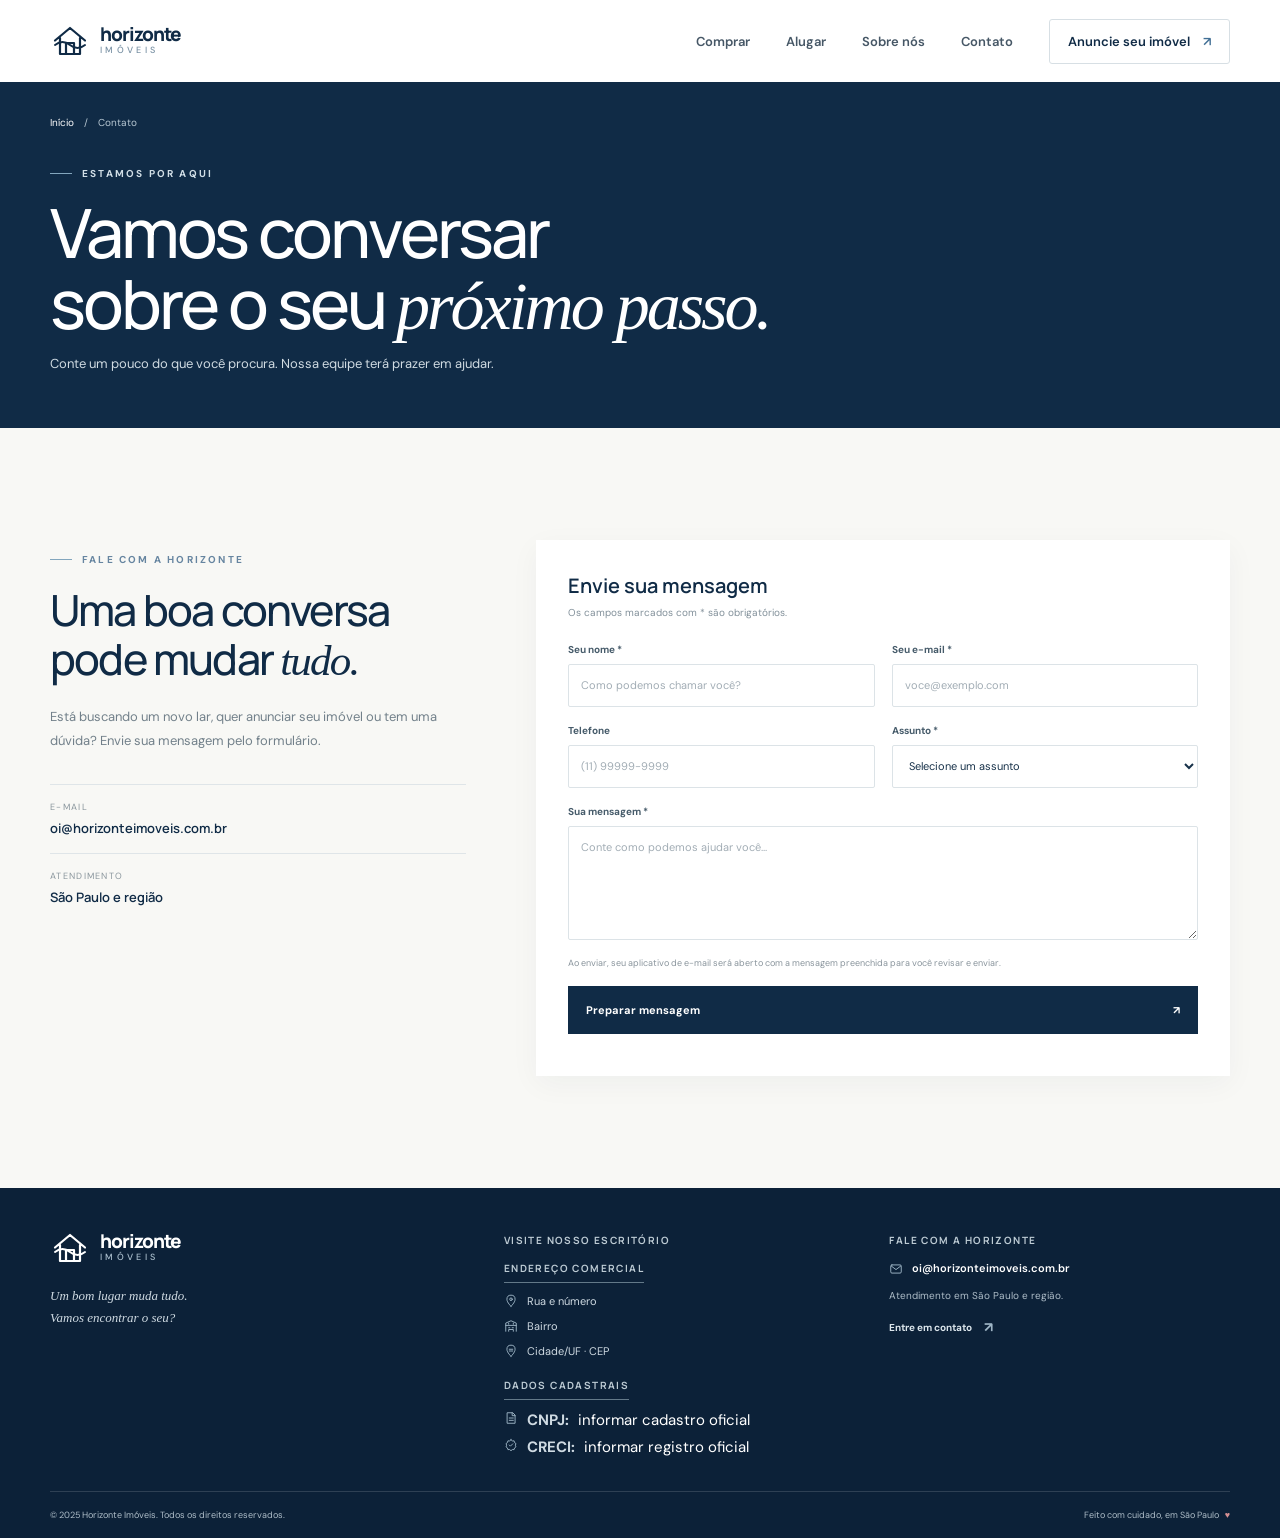
==== commit 1f86f556: "Standardize footer contact icon" ====
--- a/contato.html
+++ b/contato.html
@@ -9,7 +9,7 @@
   <link rel="preconnect" href="https://fonts.googleapis.com">
   <link rel="preconnect" href="https://fonts.gstatic.com" crossorigin>
   <link href="https://fonts.googleapis.com/css2?family=DM+Sans:wght@400;500;600;700&family=Manrope:wght@400;500;600;700;800&display=swap" rel="stylesheet">
-  <link rel="stylesheet" href="lib/css/styles.css?v=footer-detail-icons">
+  <link rel="stylesheet" href="lib/css/styles.css?v=footer-contact-icon">
   <script src="lib/js/properties.js" defer></script>
   <script src="lib/js/pages.js" defer></script>
 </head>
@@ -26,6 +26,6 @@
       </form>
     </div></section>
   </main>
-  <footer class="site-footer"><div class="container footer-directory"><div class="footer-brand-block"><a class="brand brand-footer" href="index.html" aria-label="Horizonte Imóveis, início"><span class="brand-mark" aria-hidden="true"><svg viewBox="0 0 40 40" fill="none"><path d="M5 19.5 20 7l15 12.5M10 17v16h20V17M16 33V22h8v11" stroke="currentColor" stroke-width="2.2" stroke-linecap="round" stroke-linejoin="round"/><path d="M5 24c5-4 10-4 15 0s10 4 15 0" stroke="currentColor" stroke-width="2" stroke-linecap="round"/></svg></span><span class="brand-name">horizonte<span>imóveis</span></span></a><p>Um bom lugar muda tudo.<br>Vamos encontrar o seu?</p></div><section class="footer-info" aria-labelledby="footer-address-title"><h2 id="footer-address-title">Visite nosso escritório</h2><h3 class="footer-subtitle">Endereço comercial</h3><address><span class="footer-detail"><svg viewBox="0 0 24 24" aria-hidden="true"><path d="M12 21s7-6.2 7-12a7 7 0 1 0-14 0c0 5.8 7 12 7 12Z"/><circle cx="12" cy="9" r="2.2"/></svg>Rua e número</span><span class="footer-detail"><svg viewBox="0 0 24 24" aria-hidden="true"><path d="M3 21V7l9-4 9 4v14M3 11h18M8 7v2m8-2v2M8 15h2m4 0h2M8 21v-3h8v3"/></svg>Bairro</span><span class="footer-detail"><svg viewBox="0 0 24 24" aria-hidden="true"><path d="M12 21s7-6.2 7-12a7 7 0 1 0-14 0c0 5.8 7 12 7 12Z"/><path d="M9 9h6m-6 3h6"/></svg>Cidade/UF · CEP</span></address><h3 class="footer-subtitle">Dados cadastrais</h3><div class="footer-legal"><span class="footer-detail"><svg viewBox="0 0 24 24" aria-hidden="true"><path d="M6 3h9l4 4v14H6zM14 3v5h5M9 12h7m-7 4h7"/></svg><strong>CNPJ:</strong> informar cadastro oficial</span><span class="footer-detail"><svg viewBox="0 0 24 24" aria-hidden="true"><path d="m12 3 2.3 2 3-.1.8 2.9 2.4 1.8-1 2.8 1 2.8-2.4 1.8-.8 2.9-3-.1-2.3 2-2.3-2-3 .1-.8-2.9-2.4-1.8 1-2.8-1-2.8 2.4-1.8.8-2.9 3 .1L12 3Z"/><path d="m9 12 2 2 4-4"/></svg><strong>CRECI:</strong> informar registro oficial</span></div></section><section class="footer-info" aria-labelledby="footer-contact-title"><h2 id="footer-contact-title">Fale com a Horizonte</h2><a class="footer-email" href="mailto:oi@horizonteimoveis.com.br">oi@horizonteimoveis.com.br</a><p>Atendimento em São Paulo e região.</p><a class="footer-contact-link" href="contato.html">Entre em contato <span aria-hidden="true">↗</span></a></section></div><div class="container footer-bottom"><span>© 2025 Horizonte Imóveis. Todos os direitos reservados.</span><span>Feito com cuidado, em São Paulo <span class="heart">♥</span></span></div></footer>
+  <footer class="site-footer"><div class="container footer-directory"><div class="footer-brand-block"><a class="brand brand-footer" href="index.html" aria-label="Horizonte Imóveis, início"><span class="brand-mark" aria-hidden="true"><svg viewBox="0 0 40 40" fill="none"><path d="M5 19.5 20 7l15 12.5M10 17v16h20V17M16 33V22h8v11" stroke="currentColor" stroke-width="2.2" stroke-linecap="round" stroke-linejoin="round"/><path d="M5 24c5-4 10-4 15 0s10 4 15 0" stroke="currentColor" stroke-width="2" stroke-linecap="round"/></svg></span><span class="brand-name">horizonte<span>imóveis</span></span></a><p>Um bom lugar muda tudo.<br>Vamos encontrar o seu?</p></div><section class="footer-info" aria-labelledby="footer-address-title"><h2 id="footer-address-title">Visite nosso escritório</h2><h3 class="footer-subtitle">Endereço comercial</h3><address><span class="footer-detail"><svg viewBox="0 0 24 24" aria-hidden="true"><path d="M12 21s7-6.2 7-12a7 7 0 1 0-14 0c0 5.8 7 12 7 12Z"/><circle cx="12" cy="9" r="2.2"/></svg>Rua e número</span><span class="footer-detail"><svg viewBox="0 0 24 24" aria-hidden="true"><path d="M3 21V7l9-4 9 4v14M3 11h18M8 7v2m8-2v2M8 15h2m4 0h2M8 21v-3h8v3"/></svg>Bairro</span><span class="footer-detail"><svg viewBox="0 0 24 24" aria-hidden="true"><path d="M12 21s7-6.2 7-12a7 7 0 1 0-14 0c0 5.8 7 12 7 12Z"/><path d="M9 9h6m-6 3h6"/></svg>Cidade/UF · CEP</span></address><h3 class="footer-subtitle">Dados cadastrais</h3><div class="footer-legal"><span class="footer-detail"><svg viewBox="0 0 24 24" aria-hidden="true"><path d="M6 3h9l4 4v14H6zM14 3v5h5M9 12h7m-7 4h7"/></svg><strong>CNPJ:</strong> informar cadastro oficial</span><span class="footer-detail"><svg viewBox="0 0 24 24" aria-hidden="true"><path d="m12 3 2.3 2 3-.1.8 2.9 2.4 1.8-1 2.8 1 2.8-2.4 1.8-.8 2.9-3-.1-2.3 2-2.3-2-3 .1-.8-2.9-2.4-1.8 1-2.8-1-2.8 2.4-1.8.8-2.9 3 .1L12 3Z"/><path d="m9 12 2 2 4-4"/></svg><strong>CRECI:</strong> informar registro oficial</span></div></section><section class="footer-info" aria-labelledby="footer-contact-title"><h2 id="footer-contact-title">Fale com a Horizonte</h2><a class="footer-email footer-detail" href="mailto:oi@horizonteimoveis.com.br"><svg viewBox="0 0 24 24" aria-hidden="true"><rect x="3" y="5" width="18" height="14" rx="2"/><path d="m4 7 8 6 8-6"/></svg>oi@horizonteimoveis.com.br</a><p>Atendimento em São Paulo e região.</p><a class="footer-contact-link" href="contato.html">Entre em contato <span aria-hidden="true">↗</span></a></section></div><div class="container footer-bottom"><span>© 2025 Horizonte Imóveis. Todos os direitos reservados.</span><span>Feito com cuidado, em São Paulo <span class="heart">♥</span></span></div></footer>
 </body>
 </html>
--- a/lib/css/styles.css
+++ b/lib/css/styles.css
@@ -26,6 +26,6 @@
 @media(max-width:680px){.hero .search-panel{padding:0 14px 14px}.hero .search-fields{grid-template-columns:repeat(2,minmax(0,1fr));gap:12px;padding-top:14px}.hero .location-field{grid-column:1/-1}.hero .search-field{font-size:9px}.hero .search-field input,.hero .search-field select{height:42px;min-height:42px;font-size:12px}.hero .location-field .input-wrap{height:42px}.hero .search-submit{height:46px}}
 .hero .location-field .input-wrap{display:flex;width:100%;min-width:0;overflow:hidden;border:1px solid #d3dde3;background:#fff}.hero .location-field .input-wrap input[type=search]{flex:1 1 auto;width:0;min-width:0;height:100%;padding:0;background:transparent;border:0;outline:0;box-shadow:none;appearance:none;-webkit-appearance:none}.hero .location-field .input-wrap svg{flex:0 0 18px}
 @media(max-width:680px){.gallery-rail{grid-template-columns:32px minmax(0,1fr) 32px;gap:8px;align-items:center}.gallery-scroll-button{position:relative;display:block;width:32px;height:64px;min-width:32px;min-height:64px;padding:0;align-self:center;justify-self:center;transform:none;font-size:0}.gallery-scroll-up:before,.gallery-scroll-down:before{position:absolute;top:50%;left:50%;display:block;margin:0;padding:0;transform:translate(-50%,-50%);font-size:24px;line-height:1}.gallery-scroll-up:before{content:"‹"}.gallery-scroll-down:before{content:"›"}}
-.footer-directory{display:grid;grid-template-columns:1.2fr 1fr 1fr;gap:45px;padding-bottom:34px}.footer-brand-block{display:grid;align-content:start;gap:17px}.footer-brand-block>p{font:italic 13px/1.7 var(--serif);color:#cfdae2;margin:0}.footer-info h2{font:700 10px var(--display);letter-spacing:1.4px;text-transform:uppercase;color:#bdcbd4;margin:5px 0 14px}.footer-info address{display:grid;gap:8px;margin:0;font-style:normal;color:#cfdae2;font-size:11px;line-height:1.55}.footer-detail{display:flex;align-items:flex-start;gap:9px;min-width:0}.footer-detail svg{flex:0 0 14px;width:14px;height:14px;margin-top:1px;fill:none;stroke:#9fb6c6;stroke-width:1.6;stroke-linecap:round;stroke-linejoin:round}.footer-legal{display:grid;gap:7px}.footer-info address strong{color:white;font-weight:600}.footer-info p{font-size:10px;line-height:1.6;color:#aebdc8;margin:12px 0 0}.footer-info .footer-legal{margin-top:15px}.footer-legal strong{color:#cfdae2}.footer-email{font-size:11px;font-weight:600;color:#fff}.footer-contact-link{display:inline-flex;align-items:center;gap:12px;margin-top:14px;color:#dce6ec;font-size:10px;font-weight:700}.footer-contact-link span{color:#9fb6c6;font-size:14px}.footer-bottom{gap:16px}
+.footer-directory{display:grid;grid-template-columns:1.2fr 1fr 1fr;gap:45px;padding-bottom:34px}.footer-brand-block{display:grid;align-content:start;gap:17px}.footer-brand-block>p{font:italic 13px/1.7 var(--serif);color:#cfdae2;margin:0}.footer-info h2{font:700 10px var(--display);letter-spacing:1.4px;text-transform:uppercase;color:#bdcbd4;margin:5px 0 14px}.footer-info address{display:grid;gap:8px;margin:0;font-style:normal;color:#cfdae2;font-size:11px;line-height:1.55}.footer-detail{display:flex;align-items:flex-start;gap:9px;min-width:0}.footer-detail svg{flex:0 0 14px;width:14px;height:14px;margin-top:1px;fill:none;stroke:#9fb6c6;stroke-width:1.6;stroke-linecap:round;stroke-linejoin:round}.footer-legal{display:grid;gap:7px}.footer-info address strong{color:white;font-weight:600}.footer-info p{font-size:10px;line-height:1.6;color:#aebdc8;margin:12px 0 0}.footer-info .footer-legal{margin-top:15px}.footer-legal strong{color:#cfdae2}.footer-email{width:max-content;max-width:100%;font-size:11px;font-weight:600;color:#fff}.footer-contact-link{display:inline-flex;align-items:center;gap:12px;margin-top:14px;color:#dce6ec;font-size:10px;font-weight:700}.footer-contact-link span{color:#9fb6c6;font-size:14px}.footer-bottom{gap:16px}
 @media(max-width:680px){.footer-directory{grid-template-columns:1fr;gap:24px;padding-bottom:27px}.footer-brand-block{gap:12px}.footer-info h2{margin:0 0 10px}.footer-info address{gap:5px}.footer-info .footer-legal{margin-top:10px}.footer-bottom{align-items:flex-start}}
 .footer-subtitle{display:table;font:700 10px var(--display);letter-spacing:1.4px;text-transform:uppercase;color:#bdcbd4;margin:0 0 10px}.footer-subtitle::after{content:"";display:block;width:100%;border-bottom:1px solid #637989;margin-top:7px}.footer-info address+.footer-subtitle{margin-top:18px}.footer-info .footer-legal{margin-top:10px}@media(max-width:680px){.footer-subtitle{margin:0 0 10px}.footer-info address+.footer-subtitle{margin-top:16px}.footer-info .footer-legal{margin-top:10px}}
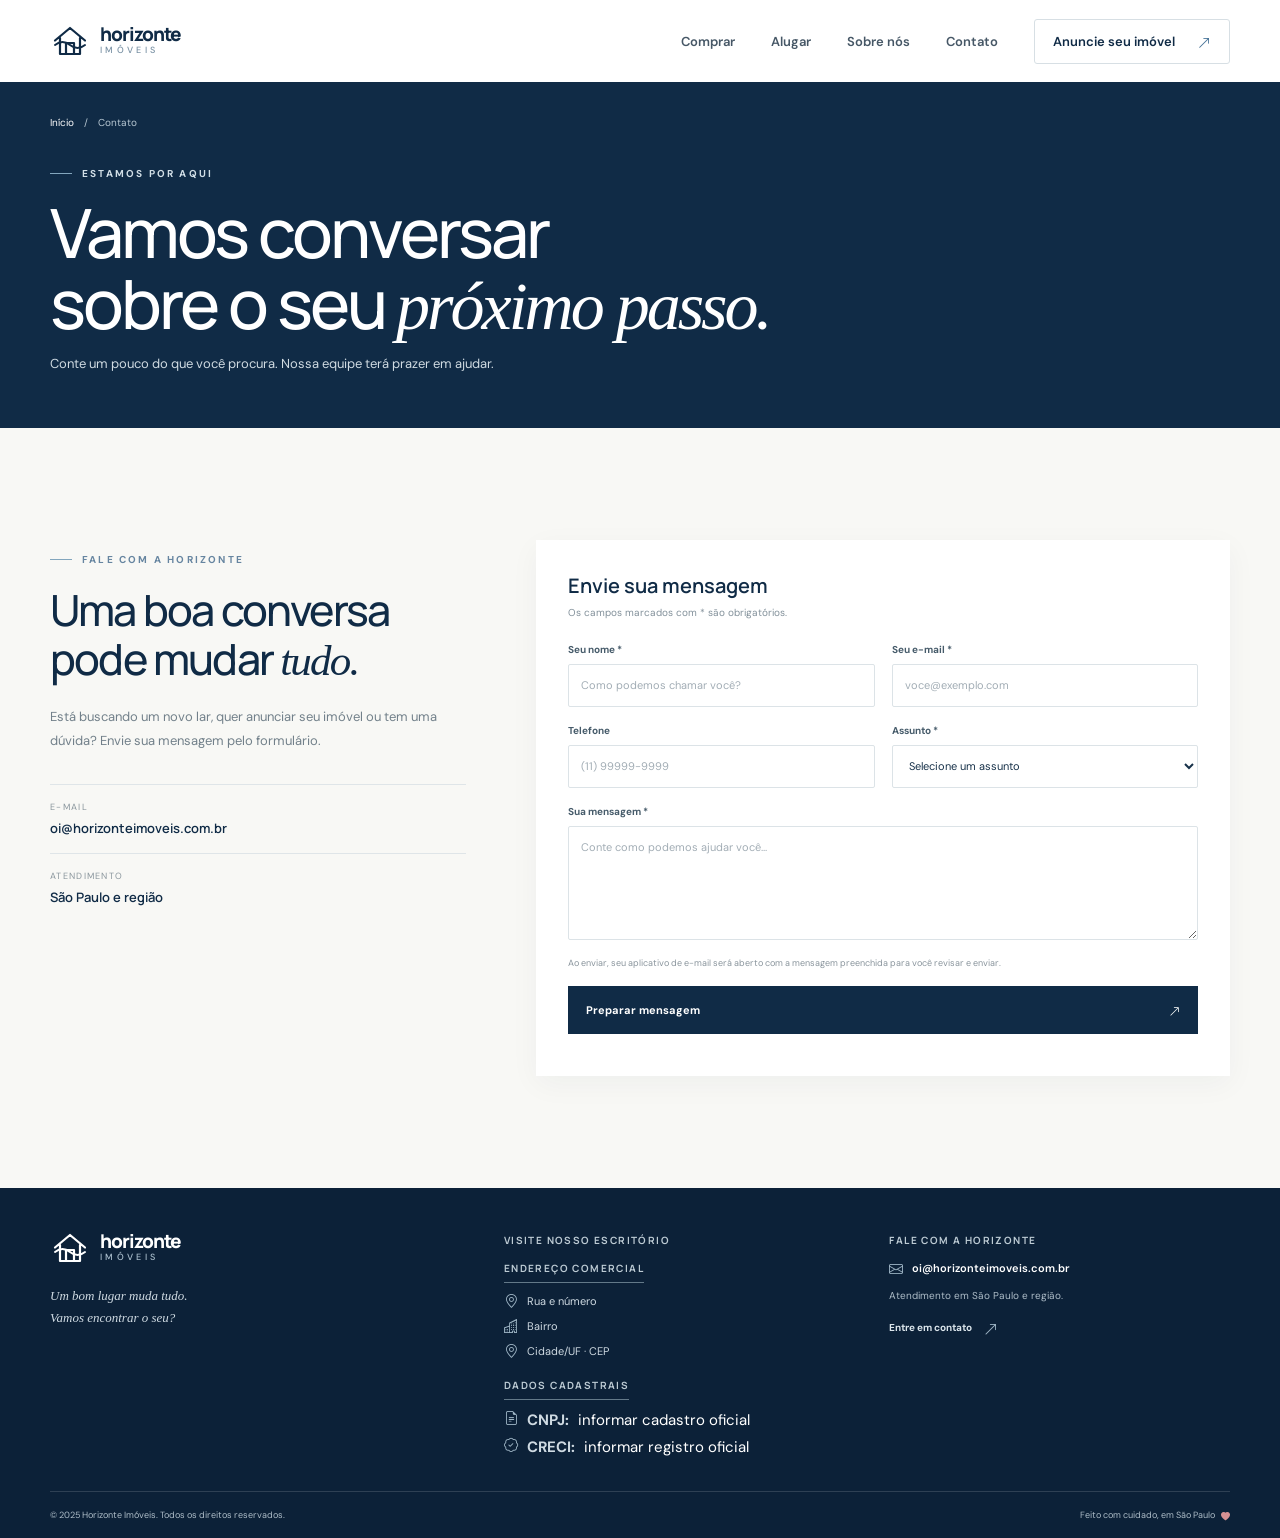
==== commit 34c9d587: "Replace decorative symbols with Bootstrap Icons" ====
--- a/contato.html
+++ b/contato.html
@@ -1,31 +1,199 @@
 <!doctype html>
 <html lang="pt-BR">
-<head>
-  <meta charset="utf-8">
-  <meta name="viewport" content="width=device-width, initial-scale=1">
-  <meta name="theme-color" content="#102b46">
-  <meta name="description" content="Entre em contato com a Horizonte Imóveis. Conte como podemos ajudar você a encontrar seu próximo lugar.">
-  <title>Contato | Horizonte Imóveis</title>
-  <link rel="preconnect" href="https://fonts.googleapis.com">
-  <link rel="preconnect" href="https://fonts.gstatic.com" crossorigin>
-  <link href="https://fonts.googleapis.com/css2?family=DM+Sans:wght@400;500;600;700&family=Manrope:wght@400;500;600;700;800&display=swap" rel="stylesheet">
-  <link rel="stylesheet" href="lib/css/styles.css?v=footer-contact-icon">
-  <script src="lib/js/properties.js" defer></script>
-  <script src="lib/js/pages.js" defer></script>
-</head>
-<body>
-  <a class="skip-link" href="#conteudo">Pular para o conteúdo</a>
-  <header class="site-header"><div class="container header-inner"><a class="brand" href="index.html" aria-label="Horizonte Imóveis, início"><span class="brand-mark" aria-hidden="true"><svg viewBox="0 0 40 40" fill="none"><path d="M5 19.5 20 7l15 12.5M10 17v16h20V17M16 33V22h8v11" stroke="currentColor" stroke-width="2.2" stroke-linecap="round" stroke-linejoin="round"/><path d="M5 24c5-4 10-4 15 0s10 4 15 0" stroke="currentColor" stroke-width="2" stroke-linecap="round"/></svg></span><span class="brand-name">horizonte<span>imóveis</span></span></a><button class="menu-toggle" type="button" aria-label="Abrir menu" aria-expanded="false" aria-controls="main-nav"><span></span><span></span><span></span></button><nav class="main-nav" id="main-nav" aria-label="Navegação principal"><a href="imoveis.html">Comprar</a><a href="imoveis.html">Alugar</a><a href="sobre-nos.html">Sobre nós</a><a href="contato.html" aria-current="page">Contato</a><a class="nav-cta" href="#contact-form">Anuncie seu imóvel <span aria-hidden="true">↗</span></a></nav></div></header>
-  <main id="conteudo" class="contact-page">
-    <section class="catalog-intro contact-intro"><div class="container"><div class="breadcrumbs"><a href="index.html">Início</a><span>/</span><span>Contato</span></div><span class="eyebrow"><span></span> Estamos por aqui</span><h1>Vamos conversar<br>sobre o seu <em>próximo passo.</em></h1><p>Conte um pouco do que você procura. Nossa equipe terá prazer em ajudar.</p></div></section>
-    <section class="contact-main section-pad"><div class="container contact-layout"><aside class="contact-aside"><span class="eyebrow"><span></span> Fale com a Horizonte</span><h2>Uma boa conversa<br>pode mudar <em>tudo.</em></h2><p>Está buscando um novo lar, quer anunciar seu imóvel ou tem uma dúvida? Envie sua mensagem pelo formulário.</p><div class="contact-detail"><small>E-mail</small><a href="mailto:oi@horizonteimoveis.com.br">oi@horizonteimoveis.com.br</a></div><div class="contact-detail"><small>Atendimento</small><span>São Paulo e região</span></div></aside>
-      <form class="contact-form" id="contact-form">
-        <div class="form-heading"><h2>Envie sua mensagem</h2><p>Os campos marcados com * são obrigatórios.</p></div>
-        <div class="form-grid"><label class="form-field"><span>Seu nome *</span><input type="text" name="name" autocomplete="name" placeholder="Como podemos chamar você?" required></label><label class="form-field"><span>Seu e-mail *</span><input type="email" name="email" autocomplete="email" placeholder="voce@exemplo.com" required></label><label class="form-field"><span>Telefone</span><input type="tel" name="phone" autocomplete="tel" placeholder="(11) 99999-9999"></label><label class="form-field"><span>Assunto *</span><select name="subject" required><option value="" disabled selected>Selecione um assunto</option><option>Quero comprar um imóvel</option><option>Quero alugar um imóvel</option><option>Quero anunciar meu imóvel</option><option>Outra dúvida</option></select></label><label class="form-field form-message"><span>Sua mensagem *</span><textarea name="message" rows="5" placeholder="Conte como podemos ajudar você..." required></textarea></label></div>
-        <p class="form-note">Ao enviar, seu aplicativo de e-mail será aberto com a mensagem preenchida para você revisar e enviar.</p><div class="form-submit-row"><button class="filter-submit" type="submit">Preparar mensagem <span>↗</span></button><p class="form-status" id="form-status" aria-live="polite"></p></div>
-      </form>
-    </div></section>
-  </main>
-  <footer class="site-footer"><div class="container footer-directory"><div class="footer-brand-block"><a class="brand brand-footer" href="index.html" aria-label="Horizonte Imóveis, início"><span class="brand-mark" aria-hidden="true"><svg viewBox="0 0 40 40" fill="none"><path d="M5 19.5 20 7l15 12.5M10 17v16h20V17M16 33V22h8v11" stroke="currentColor" stroke-width="2.2" stroke-linecap="round" stroke-linejoin="round"/><path d="M5 24c5-4 10-4 15 0s10 4 15 0" stroke="currentColor" stroke-width="2" stroke-linecap="round"/></svg></span><span class="brand-name">horizonte<span>imóveis</span></span></a><p>Um bom lugar muda tudo.<br>Vamos encontrar o seu?</p></div><section class="footer-info" aria-labelledby="footer-address-title"><h2 id="footer-address-title">Visite nosso escritório</h2><h3 class="footer-subtitle">Endereço comercial</h3><address><span class="footer-detail"><svg viewBox="0 0 24 24" aria-hidden="true"><path d="M12 21s7-6.2 7-12a7 7 0 1 0-14 0c0 5.8 7 12 7 12Z"/><circle cx="12" cy="9" r="2.2"/></svg>Rua e número</span><span class="footer-detail"><svg viewBox="0 0 24 24" aria-hidden="true"><path d="M3 21V7l9-4 9 4v14M3 11h18M8 7v2m8-2v2M8 15h2m4 0h2M8 21v-3h8v3"/></svg>Bairro</span><span class="footer-detail"><svg viewBox="0 0 24 24" aria-hidden="true"><path d="M12 21s7-6.2 7-12a7 7 0 1 0-14 0c0 5.8 7 12 7 12Z"/><path d="M9 9h6m-6 3h6"/></svg>Cidade/UF · CEP</span></address><h3 class="footer-subtitle">Dados cadastrais</h3><div class="footer-legal"><span class="footer-detail"><svg viewBox="0 0 24 24" aria-hidden="true"><path d="M6 3h9l4 4v14H6zM14 3v5h5M9 12h7m-7 4h7"/></svg><strong>CNPJ:</strong> informar cadastro oficial</span><span class="footer-detail"><svg viewBox="0 0 24 24" aria-hidden="true"><path d="m12 3 2.3 2 3-.1.8 2.9 2.4 1.8-1 2.8 1 2.8-2.4 1.8-.8 2.9-3-.1-2.3 2-2.3-2-3 .1-.8-2.9-2.4-1.8 1-2.8-1-2.8 2.4-1.8.8-2.9 3 .1L12 3Z"/><path d="m9 12 2 2 4-4"/></svg><strong>CRECI:</strong> informar registro oficial</span></div></section><section class="footer-info" aria-labelledby="footer-contact-title"><h2 id="footer-contact-title">Fale com a Horizonte</h2><a class="footer-email footer-detail" href="mailto:oi@horizonteimoveis.com.br"><svg viewBox="0 0 24 24" aria-hidden="true"><rect x="3" y="5" width="18" height="14" rx="2"/><path d="m4 7 8 6 8-6"/></svg>oi@horizonteimoveis.com.br</a><p>Atendimento em São Paulo e região.</p><a class="footer-contact-link" href="contato.html">Entre em contato <span aria-hidden="true">↗</span></a></section></div><div class="container footer-bottom"><span>© 2025 Horizonte Imóveis. Todos os direitos reservados.</span><span>Feito com cuidado, em São Paulo <span class="heart">♥</span></span></div></footer>
-</body>
+  <head>
+    <meta charset="utf-8">
+    <meta name="viewport" content="width=device-width, initial-scale=1">
+    <meta name="theme-color" content="#102b46">
+    <meta name="description" content="Entre em contato com a Horizonte Imóveis. Conte como podemos ajudar você a encontrar seu próximo lugar.">
+    <title>Contato | Horizonte Imóveis</title>
+    <link rel="preconnect" href="https://fonts.googleapis.com">
+    <link rel="preconnect" href="https://fonts.gstatic.com" crossorigin>
+    <link href="https://fonts.googleapis.com/css2?family=DM+Sans:wght@400;500;600;700&amp;family=Manrope:wght@400;500;600;700;800&amp;display=swap" rel="stylesheet">
+    <link rel="stylesheet" href="https://cdn.jsdelivr.net/npm/bootstrap-icons@1.13.2/font/bootstrap-icons.min.css">
+    <link rel="stylesheet" href="lib/css/styles.css?v=html-rendered-property-content">
+    <script src="lib/js/properties.js" defer></script>
+    <script src="lib/js/pages.js" defer></script>
+  </head>
+  <body>
+    <a class="skip-link" href="#conteudo">Pular para o conteúdo</a>
+    <header class="site-header">
+      <div class="container header-inner">
+        <a class="brand" href="index.html" aria-label="Horizonte Imóveis, início">
+          <span class="brand-mark" aria-hidden="true">
+            <svg viewBox="0 0 40 40" fill="none"><path d="M5 19.5 20 7l15 12.5M10 17v16h20V17M16 33V22h8v11" stroke="currentColor" stroke-width="2.2" stroke-linecap="round" stroke-linejoin="round"></path><path d="M5 24c5-4 10-4 15 0s10 4 15 0" stroke="currentColor" stroke-width="2" stroke-linecap="round"></path></svg>
+          </span>
+          <span class="brand-name">
+            horizonte
+            <span>imóveis</span>
+          </span>
+        </a>
+        <button class="menu-toggle" type="button" aria-label="Abrir menu" aria-expanded="false" aria-controls="main-nav">
+          <span></span>
+          <span></span>
+          <span></span>
+        </button>
+        <nav class="main-nav" id="main-nav" aria-label="Navegação principal">
+          <a href="imoveis.html">Comprar</a>
+          <a href="imoveis.html">Alugar</a>
+          <a href="sobre-nos.html">Sobre nós</a>
+          <a href="contato.html" aria-current="page">Contato</a>
+          <a class="nav-cta" href="#contact-form">
+            Anuncie seu imóvel&#32;
+            <span aria-hidden="true"><i class="bi bi-arrow-up-right" aria-hidden="true"></i></span>
+          </a>
+        </nav>
+      </div>
+    </header>
+    <main id="conteudo" class="contact-page">
+      <section class="catalog-intro contact-intro">
+        <div class="container">
+          <div class="breadcrumbs">
+            <a href="index.html">Início</a>
+            <span>/</span>
+            <span>Contato</span>
+          </div>
+          <span class="eyebrow">
+            <span></span>
+             Estamos por aqui
+          </span>
+          <h1>
+            Vamos conversar<br>sobre o seu&#32;
+            <em>próximo passo.</em>
+          </h1>
+          <p>Conte um pouco do que você procura. Nossa equipe terá prazer em ajudar.</p>
+        </div>
+      </section>
+      <section class="contact-main section-pad">
+        <div class="container contact-layout">
+          <aside class="contact-aside">
+            <span class="eyebrow">
+              <span></span>
+               Fale com a Horizonte
+            </span>
+            <h2>
+              Uma boa conversa<br>pode mudar&#32;
+              <em>tudo.</em>
+            </h2>
+            <p>Está buscando um novo lar, quer anunciar seu imóvel ou tem uma dúvida? Envie sua mensagem pelo formulário.</p>
+            <div class="contact-detail">
+              <small>E-mail</small>
+              <a href="mailto:oi@horizonteimoveis.com.br">oi@horizonteimoveis.com.br</a>
+            </div>
+            <div class="contact-detail">
+              <small>Atendimento</small>
+              <span>São Paulo e região</span>
+            </div>
+          </aside>
+          <form class="contact-form" id="contact-form">
+            <div class="form-heading">
+              <h2>Envie sua mensagem</h2>
+              <p>Os campos marcados com * são obrigatórios.</p>
+            </div>
+            <div class="form-grid">
+              <label class="form-field">
+                <span>Seu nome *</span>
+                <input type="text" name="name" autocomplete="name" placeholder="Como podemos chamar você?" required>
+              </label>
+              <label class="form-field">
+                <span>Seu e-mail *</span>
+                <input type="email" name="email" autocomplete="email" placeholder="voce@exemplo.com" required>
+              </label>
+              <label class="form-field">
+                <span>Telefone</span>
+                <input type="tel" name="phone" autocomplete="tel" placeholder="(11) 99999-9999">
+              </label>
+              <label class="form-field">
+                <span>Assunto *</span>
+                <select name="subject" required>
+                  <option value="" disabled selected>Selecione um assunto</option>
+                  <option>Quero comprar um imóvel</option>
+                  <option>Quero alugar um imóvel</option>
+                  <option>Quero anunciar meu imóvel</option>
+                  <option>Outra dúvida</option>
+                </select>
+              </label>
+              <label class="form-field form-message">
+                <span>Sua mensagem *</span>
+                <textarea name="message" rows="5" placeholder="Conte como podemos ajudar você..." required></textarea>
+              </label>
+            </div>
+            <p class="form-note">Ao enviar, seu aplicativo de e-mail será aberto com a mensagem preenchida para você revisar e enviar.</p>
+            <div class="form-submit-row">
+              <button class="filter-submit" type="submit">
+                Preparar mensagem&#32;
+                <span><i class="bi bi-arrow-up-right" aria-hidden="true"></i></span>
+              </button>
+              <p class="form-status" id="form-status" aria-live="polite"></p>
+            </div>
+          </form>
+        </div>
+      </section>
+    </main>
+    <footer class="site-footer">
+      <div class="container footer-directory">
+        <div class="footer-brand-block">
+          <a class="brand brand-footer" href="index.html" aria-label="Horizonte Imóveis, início">
+            <span class="brand-mark" aria-hidden="true">
+              <svg viewBox="0 0 40 40" fill="none"><path d="M5 19.5 20 7l15 12.5M10 17v16h20V17M16 33V22h8v11" stroke="currentColor" stroke-width="2.2" stroke-linecap="round" stroke-linejoin="round"></path><path d="M5 24c5-4 10-4 15 0s10 4 15 0" stroke="currentColor" stroke-width="2" stroke-linecap="round"></path></svg>
+            </span>
+            <span class="brand-name">
+              horizonte
+              <span>imóveis</span>
+            </span>
+          </a>
+          <p>Um bom lugar muda tudo.<br>Vamos encontrar o seu?</p>
+        </div>
+        <section class="footer-info" aria-labelledby="footer-address-title">
+          <h2 id="footer-address-title">Visite nosso escritório</h2>
+          <h3 class="footer-subtitle">Endereço comercial</h3>
+          <address>
+            <span class="footer-detail">
+              <i class="bi bi-geo-alt" aria-hidden="true"></i>
+              Rua e número
+            </span>
+            <span class="footer-detail">
+              <i class="bi bi-buildings" aria-hidden="true"></i>
+              Bairro
+            </span>
+            <span class="footer-detail">
+              <i class="bi bi-geo-alt" aria-hidden="true"></i>
+              Cidade/UF · CEP
+            </span>
+          </address>
+          <h3 class="footer-subtitle">Dados cadastrais</h3>
+          <div class="footer-legal">
+            <span class="footer-detail">
+              <i class="bi bi-file-earmark-text" aria-hidden="true"></i>
+              <strong>CNPJ:</strong>
+               informar cadastro oficial
+            </span>
+            <span class="footer-detail">
+              <i class="bi bi-patch-check" aria-hidden="true"></i>
+              <strong>CRECI:</strong>
+               informar registro oficial
+            </span>
+          </div>
+        </section>
+        <section class="footer-info" aria-labelledby="footer-contact-title">
+          <h2 id="footer-contact-title">Fale com a Horizonte</h2>
+          <a class="footer-email footer-detail" href="mailto:oi@horizonteimoveis.com.br">
+            <i class="bi bi-envelope" aria-hidden="true"></i>
+            oi@horizonteimoveis.com.br
+          </a>
+          <p>Atendimento em São Paulo e região.</p>
+          <a class="footer-contact-link" href="contato.html">
+            Entre em contato&#32;
+            <span aria-hidden="true"><i class="bi bi-arrow-up-right" aria-hidden="true"></i></span>
+          </a>
+        </section>
+      </div>
+      <div class="container footer-bottom">
+        <span>© 2025 Horizonte Imóveis. Todos os direitos reservados.</span>
+        <span>
+          Feito com cuidado, em São Paulo&#32;
+          <span class="heart"><i class="bi bi-heart-fill" aria-hidden="true"></i></span>
+        </span>
+      </div>
+    </footer>
+  </body>
 </html>
--- a/lib/css/styles.css
+++ b/lib/css/styles.css
@@ -1,4 +1,4 @@
-:root{--navy:#102b46;--navy-dark:#0c2138;--blue:#416f95;--sky:#e7f0f5;--ink:#18324a;--muted:#73808b;--paper:#f8f8f5;--white:#fff;--serif:Georgia,"Times New Roman",serif;--sans:"DM Sans",sans-serif;--display:"Manrope","DM Sans",sans-serif}*{box-sizing:border-box}html{scroll-behavior:smooth}body{margin:0;color:var(--ink);font-family:var(--sans);font-size:15px;-webkit-font-smoothing:antialiased}a{color:inherit;text-decoration:none}button,input,select{font:inherit}.container{width:min(1180px,calc(100% - 72px));margin-inline:auto}.skip-link{position:absolute;left:16px;top:-100px;z-index:100;background:white;padding:12px}.skip-link:focus{top:12px}.site-header{height:82px;background:#fff;position:relative;z-index:10}.header-inner{height:100%;display:flex;align-items:center;justify-content:space-between}.brand{display:flex;align-items:center;gap:10px;color:var(--navy)}.brand-mark{width:40px;height:40px;display:block}.brand-mark svg{width:100%;height:100%}.brand-name{font:800 19px/1 var(--display);letter-spacing:-1px}.brand-name>span{display:block;font:500 9px/1.5 var(--sans);letter-spacing:3.3px;text-transform:uppercase;color:#7890a3}.main-nav{display:flex;align-items:center;gap:36px;font-size:13px;font-weight:600;color:#465766}.main-nav>a:not(.nav-cta):hover{color:var(--blue)}.nav-cta{padding:13px 18px;border:1px solid #d7dfe4;border-radius:3px;color:var(--navy)}.nav-cta span{margin-left:10px;color:var(--blue)}.menu-toggle{display:none}.hero{height:650px;min-height:600px;position:relative;display:flex;align-items:center;color:white;background:var(--navy-dark);overflow:hidden}.hero-image,.hero-shade{position:absolute;inset:0}.hero-image{background:url("https://images.unsplash.com/photo-1600607687939-ce8a6c25118c?auto=format&fit=crop&w=2000&q=90") center 55%/cover no-repeat;transform:scale(1.015)}.hero-shade{background:linear-gradient(90deg,rgba(10,29,48,.88) 0%,rgba(13,37,58,.71) 42%,rgba(11,28,44,.14) 100%),linear-gradient(0deg,rgba(9,26,42,.28),transparent 32%)}.hero-content{position:relative;z-index:1;padding-top:0}.eyebrow{display:flex;align-items:center;gap:10px;color:#6685a0;font-size:10px;font-weight:700;letter-spacing:2.2px;text-transform:uppercase}.eyebrow>span:first-child{width:22px;height:1px;background:#83a6bd}.hero-eyebrow{color:#e2edf3}.hero h1,.section-heading h2,.about-copy h2,.contact h2{font:500 clamp(52px,6.2vw,78px)/1.04 var(--display);letter-spacing:-3.6px;margin:24px 0 15px}.hero h1 em,.section-heading h2 em,.about-copy h2 em,.contact h2 em{font-family:var(--serif);font-weight:400}.hero-content>p{font-size:15px;color:#e3eaf0;max-width:420px;line-height:1.7;margin:0 0 31px}.search-panel{background:#fff;color:var(--ink);width:min(770px,100%);padding:0 20px 18px;border-radius:4px;box-shadow:0 18px 42px #10213635}.search-tabs{display:flex;gap:26px;border-bottom:1px solid #e9edf0}.search-tab{position:relative;background:none;border:0;padding:17px 2px 13px;color:#84909a;cursor:pointer;font-weight:600;font-size:12px}.search-tab.is-active{color:var(--navy)}.search-tab.is-active:after{content:"";position:absolute;left:0;right:0;bottom:-1px;height:2px;background:var(--blue)}.search-fields{display:grid;grid-template-columns:1.55fr 1fr auto;gap:22px;align-items:end;padding-top:16px}.search-field{display:grid;gap:8px;font-size:10px;font-weight:700;color:#344a5b}.search-field svg{width:18px;color:#7790a3;flex:none}.input-wrap{display:flex;gap:8px;align-items:center;border-right:1px solid #e1e7eb}.search-field input,.search-field select{border:0;outline:0;color:#667684;background:transparent;font-size:12px;width:100%;padding:0}.search-field select{height:19px}.search-field input::placeholder{color:#9ca8b0}.search-submit{height:46px;padding:0 18px;border:0;border-radius:3px;background:var(--navy);color:white;display:flex;gap:9px;align-items:center;justify-content:center;cursor:pointer;font-size:12px;font-weight:700;transition:background .2s}.search-submit:hover{background:#254e6e}.search-submit svg{width:17px}.hero-note{display:flex;align-items:center;gap:12px;color:#e3eaf0;font-size:11px;margin-top:23px}.hero-note strong{color:white}.avatar-stack{display:flex;padding-left:2px}.avatar-stack i{width:24px;height:24px;border:2px solid #e7edf0;border-radius:50%;background:#d9b89c;color:#365269;display:grid;place-items:center;font:700 7px var(--sans);font-style:normal;margin-left:-4px}.avatar-stack i:nth-child(2){background:#a9bdba}.avatar-stack i:nth-child(3){background:#e7edf0}.scroll-cue{position:absolute;right:max(36px,calc((100% - 1180px)/2));bottom:30px;display:flex;align-items:center;gap:14px;color:#f0f3f5;font-size:10px;letter-spacing:.5px}.scroll-cue span:last-child{font-size:17px}.section-pad{padding:112px 0}.featured{background:var(--paper)}.section-heading{display:flex;justify-content:space-between;align-items:end;margin-bottom:45px}.section-heading h2,.contact h2{font-size:48px;line-height:1.12;letter-spacing:-2px;margin:18px 0 0;color:var(--navy)}.heading-aside{max-width:280px;padding-bottom:6px}.heading-aside p{font-size:13px;line-height:1.7;color:#79858e;margin:0 0 16px}.text-link{font-size:12px;font-weight:700;color:var(--navy)}.text-link span{margin-left:10px;color:#6d8ba2}.property-grid{display:grid;grid-template-columns:repeat(3,1fr);gap:24px}.property-card{background:white;min-width:0;box-shadow:0 4px 18px #1a385008;transition:transform .22s,box-shadow .22s}.property-card:hover{transform:translateY(-4px);box-shadow:0 12px 28px #1a385014}.property-card[hidden]{display:none}.property-photo{height:235px;position:relative;overflow:hidden;background:#dae2e7}.property-photo img{width:100%;height:100%;object-fit:cover;display:block;transition:transform .5s}.property-card:hover .property-photo img{transform:scale(1.04)}.property-tag{position:absolute;top:15px;left:15px;background:#fff;color:var(--navy);font-size:9px;font-weight:700;padding:8px 11px;letter-spacing:.4px}.property-tag-light{background:#e7f0f5}.favorite-button{position:absolute;top:12px;right:12px;border:0;width:34px;height:34px;background:#ffffffef;border-radius:50%;display:grid;place-items:center;color:var(--navy);cursor:pointer}.favorite-button svg{width:18px}.favorite-button[aria-pressed=true]{color:#bd6470}.favorite-button[aria-pressed=true] svg{fill:#bd6470}.property-body{padding:20px 20px 18px}.property-location{font-size:10px;color:#758490;display:flex;align-items:center;gap:5px}.pin{font-size:16px;color:#6485a0}.property-body h3{font:600 16px/1.4 var(--display);letter-spacing:-.3px;margin:10px 0 13px;color:var(--navy)}.property-features{display:flex;gap:14px;padding:12px 0 16px;border-bottom:1px solid #edf0f1;color:#71808a;font-size:10px}.property-bottom{display:flex;align-items:end;justify-content:space-between;padding-top:14px}.property-bottom>div{display:grid;gap:5px}.property-bottom small{font-size:9px;color:#89949c}.property-bottom strong{font:700 17px var(--display);color:var(--navy)}.property-bottom strong small{font:500 10px var(--sans)}.property-bottom>a{display:grid;place-items:center;width:31px;height:31px;border:1px solid #dce4e9;border-radius:50%;color:var(--blue);font-size:15px}.all-properties{text-align:center;margin-top:38px}.button-outline,.button-light{display:inline-flex;align-items:center;gap:22px;border:1px solid #bac8d1;padding:14px 18px;color:var(--navy);font-weight:700;font-size:11px}.button-outline span,.button-light span{font-size:15px;color:#67859a}.empty-state{text-align:center;color:#74818b;padding:34px 0}.about{background:var(--navy);color:white}.about-grid{display:grid;grid-template-columns:1fr 1fr;gap:90px;align-items:center}.about-visual{position:relative;padding:0 22px 22px 0}.about-visual>img{display:block;width:100%;height:505px;object-fit:cover}.about-visual:after{content:"";position:absolute;z-index:0;right:0;bottom:0;width:76%;height:78%;border:1px solid #8da8b860}.about-stamp{position:absolute;z-index:1;top:28px;left:-22px;width:92px;height:92px;background:#f8f8f5;color:var(--navy);border-radius:50%;display:flex;flex-direction:column;align-items:center;justify-content:center;transform:rotate(-10deg);font-size:9px}.about-stamp strong{font:700 21px var(--display);line-height:1.1}.about-caption{position:absolute;z-index:2;bottom:47px;left:26px;font:italic 14px/1.6 var(--serif);color:#fff;text-shadow:0 1px 6px #142536}.about-copy{padding:16px 0}.eyebrow-light{color:#c3d2dc}.about-copy h2{font-size:52px;line-height:1.06;letter-spacing:-2px;color:white;margin:22px 0}.about-copy>p{max-width:470px;color:#d0dbe2;font-size:13px;line-height:1.85;margin:0 0 13px}.button-light{border-color:#ffffff5c;color:white;margin-top:20px}.button-light span{color:#d3e0e7}.about-numbers{display:flex;gap:38px;border-top:1px solid #ffffff33;margin-top:40px;padding-top:22px}.about-numbers>div{display:grid;gap:5px}.about-numbers strong{font:600 26px var(--display)}.about-numbers strong span{color:#a8c4d5}.about-numbers small{font-size:9px;color:#bdcbd4}.contact{background:#edf2f4;padding:76px 0}.contact-inner{display:flex;align-items:center;justify-content:space-between}.contact h2{font-size:46px}.contact-link{display:grid;gap:10px;font-size:11px;color:#77838c}.contact-link strong{font:600 16px var(--display);color:var(--navy)}.contact-link i{font-style:normal;color:#608099;margin-left:12px}.site-footer{background:var(--navy-dark);color:white;padding:40px 0 0}.footer-main{display:flex;align-items:center;gap:32px;padding-bottom:31px}.brand-footer{color:#fff}.brand-footer .brand-name>span{color:#adc1cf}.footer-main>p{font:italic 13px/1.6 var(--serif);color:#cfdae2;margin:0 auto 0 0}.footer-social{display:flex;gap:9px}.footer-social a{width:31px;height:31px;display:grid;place-items:center;border:1px solid #ffffff44;border-radius:50%;font-size:11px}.footer-bottom{border-top:1px solid #ffffff24;display:flex;justify-content:space-between;padding:17px 0;color:#aebdc8;font-size:9px}.heart{color:#d59093;margin-left:4px}.property-card.search-hidden{display:none}
+:root{--navy:#102b46;--navy-dark:#0c2138;--blue:#416f95;--sky:#e7f0f5;--ink:#18324a;--muted:#73808b;--paper:#f8f8f5;--white:#fff;--serif:Georgia,"Times New Roman",serif;--sans:"DM Sans",sans-serif;--display:"Manrope","DM Sans",sans-serif}*{box-sizing:border-box}html{scroll-behavior:smooth}body{margin:0;color:var(--ink);font-family:var(--sans);font-size:15px;-webkit-font-smoothing:antialiased}a{color:inherit;text-decoration:none}button,input,select{font:inherit}.container{width:min(1180px,calc(100% - 72px));margin-inline:auto}.skip-link{position:absolute;left:16px;top:-100px;z-index:100;background:white;padding:12px}.skip-link:focus{top:12px}.site-header{height:82px;background:#fff;position:relative;z-index:10}.header-inner{height:100%;display:flex;align-items:center;justify-content:space-between}.brand{display:flex;align-items:center;gap:10px;color:var(--navy)}.brand-mark{width:40px;height:40px;display:block}.brand-mark svg{width:100%;height:100%}.brand-name{font:800 19px/1 var(--display);letter-spacing:-1px}.brand-name>span{display:block;font:500 9px/1.5 var(--sans);letter-spacing:3.3px;text-transform:uppercase;color:#7890a3}.main-nav{display:flex;align-items:center;gap:36px;font-size:13px;font-weight:600;color:#465766}.main-nav>a:not(.nav-cta):hover{color:var(--blue)}.nav-cta{padding:13px 18px;border:1px solid #d7dfe4;border-radius:3px;color:var(--navy)}.nav-cta span,.nav-cta .bi{margin-left:10px;color:var(--blue)}.menu-toggle{display:none}.hero{height:650px;min-height:600px;position:relative;display:flex;align-items:center;color:white;background:var(--navy-dark);overflow:hidden}.hero-image,.hero-shade{position:absolute;inset:0}.hero-image{background:url("https://images.unsplash.com/photo-1600607687939-ce8a6c25118c?auto=format&fit=crop&w=2000&q=90") center 55%/cover no-repeat;transform:scale(1.015)}.hero-shade{background:linear-gradient(90deg,rgba(10,29,48,.88) 0%,rgba(13,37,58,.71) 42%,rgba(11,28,44,.14) 100%),linear-gradient(0deg,rgba(9,26,42,.28),transparent 32%)}.hero-content{position:relative;z-index:1;padding-top:0}.eyebrow{display:flex;align-items:center;gap:10px;color:#6685a0;font-size:10px;font-weight:700;letter-spacing:2.2px;text-transform:uppercase}.eyebrow>span:first-child{width:22px;height:1px;background:#83a6bd}.hero-eyebrow{color:#e2edf3}.hero h1,.section-heading h2,.about-copy h2,.contact h2{font:500 clamp(52px,6.2vw,78px)/1.04 var(--display);letter-spacing:-3.6px;margin:24px 0 15px}.hero h1 em,.section-heading h2 em,.about-copy h2 em,.contact h2 em{font-family:var(--serif);font-weight:400}.hero-content>p{font-size:15px;color:#e3eaf0;max-width:420px;line-height:1.7;margin:0 0 31px}.search-panel{background:#fff;color:var(--ink);width:min(770px,100%);padding:0 20px 18px;border-radius:4px;box-shadow:0 18px 42px #10213635}.search-tabs{display:flex;gap:26px;border-bottom:1px solid #e9edf0}.search-tab{position:relative;background:none;border:0;padding:17px 2px 13px;color:#84909a;cursor:pointer;font-weight:600;font-size:12px}.search-tab.is-active{color:var(--navy)}.search-tab.is-active:after{content:"";position:absolute;left:0;right:0;bottom:-1px;height:2px;background:var(--blue)}.search-fields{display:grid;grid-template-columns:1.55fr 1fr auto;gap:22px;align-items:end;padding-top:16px}.search-field{display:grid;gap:8px;font-size:10px;font-weight:700;color:#344a5b}.search-field .bi{font-size:18px;color:#7790a3;flex:none}.input-wrap{display:flex;gap:8px;align-items:center;border-right:1px solid #e1e7eb}.search-field input,.search-field select{border:0;outline:0;color:#667684;background:transparent;font-size:12px;width:100%;padding:0}.search-field select{height:19px}.search-field input::placeholder{color:#9ca8b0}.search-submit{height:46px;padding:0 18px;border:0;border-radius:3px;background:var(--navy);color:white;display:flex;gap:9px;align-items:center;justify-content:center;cursor:pointer;font-size:12px;font-weight:700;transition:background .2s}.search-submit:hover{background:#254e6e}.search-submit .bi{font-size:17px}.hero-note{display:flex;align-items:center;gap:12px;color:#e3eaf0;font-size:11px;margin-top:23px}.hero-note strong{color:white}.avatar-stack{display:flex;padding-left:2px}.avatar-stack i{width:24px;height:24px;border:2px solid #e7edf0;border-radius:50%;background:#d9b89c;color:#365269;display:grid;place-items:center;font:700 7px var(--sans);font-style:normal;margin-left:-4px}.avatar-stack i:nth-child(2){background:#a9bdba}.avatar-stack i:nth-child(3){background:#e7edf0}.scroll-cue{position:absolute;right:max(36px,calc((100% - 1180px)/2));bottom:30px;display:flex;align-items:center;gap:14px;color:#f0f3f5;font-size:10px;letter-spacing:.5px}.scroll-cue span:last-child{font-size:17px}.section-pad{padding:112px 0}.featured{background:var(--paper)}.section-heading{display:flex;justify-content:space-between;align-items:end;margin-bottom:45px}.section-heading h2,.contact h2{font-size:48px;line-height:1.12;letter-spacing:-2px;margin:18px 0 0;color:var(--navy)}.heading-aside{max-width:280px;padding-bottom:6px}.heading-aside p{font-size:13px;line-height:1.7;color:#79858e;margin:0 0 16px}.text-link{font-size:12px;font-weight:700;color:var(--navy)}.text-link span{margin-left:10px;color:#6d8ba2}.property-grid{display:grid;grid-template-columns:repeat(3,1fr);gap:24px}.property-card{background:white;min-width:0;box-shadow:0 4px 18px #1a385008;transition:transform .22s,box-shadow .22s}.property-card:hover{transform:translateY(-4px);box-shadow:0 12px 28px #1a385014}.property-card[hidden]{display:none}.property-photo{height:235px;position:relative;overflow:hidden;background:#dae2e7}.property-photo img{width:100%;height:100%;object-fit:cover;display:block;transition:transform .5s}.property-card:hover .property-photo img{transform:scale(1.04)}.property-tag{position:absolute;top:15px;left:15px;background:#fff;color:var(--navy);font-size:9px;font-weight:700;padding:8px 11px;letter-spacing:.4px}.property-tag-light{background:#e7f0f5}.favorite-button{position:absolute;top:12px;right:12px;border:0;width:34px;height:34px;background:#ffffffef;border-radius:50%;display:grid;place-items:center;color:var(--navy);cursor:pointer}.favorite-button .bi{font-size:18px}.favorite-button[aria-pressed=true]{color:#bd6470}.favorite-button[aria-pressed=true] .bi{color:#bd6470}.property-body{padding:20px 20px 18px}.property-location{font-size:10px;color:#758490;display:flex;align-items:center;gap:5px}.pin{font-size:16px;color:#6485a0}.property-body h3{font:600 16px/1.4 var(--display);letter-spacing:-.3px;margin:10px 0 13px;color:var(--navy)}.property-features{display:flex;gap:14px;padding:12px 0 16px;border-bottom:1px solid #edf0f1;color:#71808a;font-size:10px}.property-bottom{display:flex;align-items:end;justify-content:space-between;padding-top:14px}.property-bottom>div{display:grid;gap:5px}.property-bottom small{font-size:9px;color:#89949c}.property-bottom strong{font:700 17px var(--display);color:var(--navy)}.property-bottom strong small{font:500 10px var(--sans)}.property-bottom>a{display:grid;place-items:center;width:31px;height:31px;border:1px solid #dce4e9;border-radius:50%;color:var(--blue);font-size:15px}.all-properties{text-align:center;margin-top:38px}.button-outline,.button-light{display:inline-flex;align-items:center;gap:22px;border:1px solid #bac8d1;padding:14px 18px;color:var(--navy);font-weight:700;font-size:11px}.button-outline span,.button-light span{font-size:15px;color:#67859a}.empty-state{text-align:center;color:#74818b;padding:34px 0}.about{background:var(--navy);color:white}.about-grid{display:grid;grid-template-columns:1fr 1fr;gap:90px;align-items:center}.about-visual{position:relative;padding:0 22px 22px 0}.about-visual>img{display:block;width:100%;height:505px;object-fit:cover}.about-visual:after{content:"";position:absolute;z-index:0;right:0;bottom:0;width:76%;height:78%;border:1px solid #8da8b860}.about-stamp{position:absolute;z-index:1;top:28px;left:-22px;width:92px;height:92px;background:#f8f8f5;color:var(--navy);border-radius:50%;display:flex;flex-direction:column;align-items:center;justify-content:center;transform:rotate(-10deg);font-size:9px}.about-stamp strong{font:700 21px var(--display);line-height:1.1}.about-caption{position:absolute;z-index:2;bottom:47px;left:26px;font:italic 14px/1.6 var(--serif);color:#fff;text-shadow:0 1px 6px #142536}.about-copy{padding:16px 0}.eyebrow-light{color:#c3d2dc}.about-copy h2{font-size:52px;line-height:1.06;letter-spacing:-2px;color:white;margin:22px 0}.about-copy>p{max-width:470px;color:#d0dbe2;font-size:13px;line-height:1.85;margin:0 0 13px}.button-light{border-color:#ffffff5c;color:white;margin-top:20px}.button-light span{color:#d3e0e7}.about-numbers{display:flex;gap:38px;border-top:1px solid #ffffff33;margin-top:40px;padding-top:22px}.about-numbers>div{display:grid;gap:5px}.about-numbers strong{font:600 26px var(--display)}.about-numbers strong span{color:#a8c4d5}.about-numbers small{font-size:9px;color:#bdcbd4}.contact{background:#edf2f4;padding:76px 0}.contact-inner{display:flex;align-items:center;justify-content:space-between}.contact h2{font-size:46px}.contact-link{display:grid;gap:10px;font-size:11px;color:#77838c}.contact-link strong{font:600 16px var(--display);color:var(--navy)}.contact-link i{font-style:normal;color:#608099;margin-left:12px}.site-footer{background:var(--navy-dark);color:white;padding:40px 0 0}.footer-main{display:flex;align-items:center;gap:32px;padding-bottom:31px}.brand-footer{color:#fff}.brand-footer .brand-name>span{color:#adc1cf}.footer-main>p{font:italic 13px/1.6 var(--serif);color:#cfdae2;margin:0 auto 0 0}.footer-social{display:flex;gap:9px}.footer-social a{width:31px;height:31px;display:grid;place-items:center;border:1px solid #ffffff44;border-radius:50%;font-size:11px}.footer-bottom{border-top:1px solid #ffffff24;display:flex;justify-content:space-between;padding:17px 0;color:#aebdc8;font-size:9px}.heart{color:#d59093;margin-left:4px}.property-card.search-hidden{display:none}
 @media(max-width:900px){.container{width:min(100% - 48px,720px)}.main-nav{gap:20px}.main-nav>a{font-size:12px}.nav-cta{padding:11px 12px}.hero{height:630px}.property-grid{gap:14px}.property-photo{height:190px}.property-body{padding:17px 14px}.property-features{gap:8px;font-size:9px}.about-grid{gap:45px}.about-visual>img{height:440px}.about-copy h2{font-size:44px}.about-numbers{gap:22px}}
 @media(max-width:680px){.container{width:calc(100% - 40px)}.site-header{height:70px}.brand-mark{width:35px;height:35px}.brand-name{font-size:17px}.menu-toggle{display:flex;width:40px;height:40px;flex-direction:column;align-items:center;justify-content:center;gap:5px;border:1px solid #d9e0e5;background:white;border-radius:3px}.menu-toggle span{height:1.5px;width:17px;background:var(--navy);transition:transform .2s}.menu-toggle[aria-expanded=true] span:first-child{transform:translateY(6.5px) rotate(45deg)}.menu-toggle[aria-expanded=true] span:nth-child(2){opacity:0}.menu-toggle[aria-expanded=true] span:last-child{transform:translateY(-6.5px) rotate(-45deg)}.main-nav{position:absolute;display:none;top:70px;left:0;right:0;background:white;padding:12px 20px 22px;box-shadow:0 12px 20px #14253612;align-items:stretch;gap:0;flex-direction:column}.main-nav.is-open{display:flex}.main-nav>a:not(.nav-cta){padding:14px 0;border-bottom:1px solid #edf0f1}.nav-cta{margin-top:14px;text-align:center}.hero{height:auto;min-height:700px;align-items:flex-start;padding:94px 0 78px}.hero-image{background-position:61% center}.hero-shade{background:linear-gradient(90deg,#0c2239dc 0%,#0c2239b5 65%,#0c223970 100%),linear-gradient(0deg,#0c223940,transparent)}.hero h1{font-size:55px;letter-spacing:-2.5px;margin-top:22px}.hero-content>p{font-size:13px;max-width:340px}.search-panel{padding:0 15px 15px}.search-fields{grid-template-columns:1fr 1fr;gap:15px}.location-field{grid-column:1/-1}.input-wrap{border-right:0;border-bottom:1px solid #e1e7eb;padding-bottom:9px}.type-field select{border-bottom:1px solid #e1e7eb;padding-bottom:9px}.search-submit{grid-column:1/-1;width:100%;height:44px}.hero-note{font-size:10px;line-height:1.5;max-width:315px}.scroll-cue{right:20px;bottom:20px}.scroll-cue span:first-child{display:none}.section-pad{padding:76px 0}.section-heading{display:block;margin-bottom:30px}.section-heading h2,.contact h2{font-size:41px}.heading-aside{margin-top:15px;max-width:340px}.property-grid{grid-template-columns:1fr;gap:18px}.property-photo{height:240px}.property-body{padding:18px}.property-features{font-size:10px;gap:17px}.about-grid{grid-template-columns:1fr;gap:30px}.about-visual{padding-right:15px}.about-visual>img{height:340px}.about-stamp{left:-9px;width:78px;height:78px}.about-copy h2{font-size:47px}.about-numbers{gap:20px;justify-content:space-between}.about-numbers strong{font-size:23px}.about-numbers small{font-size:8px}.contact-inner{display:block}.contact h2{margin-bottom:25px}.contact-link strong{font-size:14px}.footer-main{flex-wrap:wrap;gap:16px}.footer-main>p{width:100%;order:2}.footer-social{margin-left:auto}.footer-bottom{gap:10px;flex-direction:column;font-size:8px}.empty-state{font-size:13px;line-height:1.6}}
 @media(prefers-reduced-motion:reduce){*,*::before,*::after{scroll-behavior:auto!important;transition:none!important}}
@@ -7,11 +7,11 @@
 
 .catalog-intro{background:var(--navy);color:white;padding:34px 0 62px}.breadcrumbs{display:flex;gap:10px;font-size:10px;color:#b8c8d3;margin-bottom:38px}.breadcrumbs a{color:white}.catalog-intro .eyebrow{color:#d2dfe7}.catalog-intro h1{font:500 clamp(44px,6vw,68px)/1.05 var(--display);letter-spacing:-3px;margin:17px 0 12px}.catalog-intro h1 em{font-family:var(--serif);font-weight:400}.catalog-intro> .container>p{color:#d0dbe2;font-size:13px;margin:0}.catalog-list{background:var(--paper);padding-top:65px}.catalog-toolbar{display:flex;justify-content:space-between;align-items:end;margin-bottom:28px}.catalog-toolbar h2{font:600 22px var(--display);color:var(--navy);margin:10px 0 0}.results-count{font-size:11px;color:#75838d}.results-count strong{color:var(--navy)}.catalog-grid{row-gap:24px}.pagination{display:flex;align-items:center;justify-content:center;gap:24px;margin:44px 0 0}.page-numbers{display:flex;gap:7px}.page-number,.page-arrow{height:38px;min-width:38px;border:1px solid #d8e0e5;background:white;color:var(--navy);display:inline-flex;align-items:center;justify-content:center;border-radius:2px;cursor:pointer;font-size:12px}.page-number.is-current{background:var(--navy);border-color:var(--navy);color:white}.page-arrow{gap:8px;padding:0 12px}.page-arrow:disabled{opacity:.42;cursor:default}.catalog-footnote{text-align:center;color:#89949c;font-size:10px;margin:26px 0 0}@media(max-width:680px){.catalog-intro{padding:26px 0 42px}.breadcrumbs{margin-bottom:28px}.catalog-intro h1{font-size:48px}.catalog-toolbar{align-items:flex-start;gap:12px;flex-direction:column}.catalog-list{padding-top:48px}.pagination{gap:12px;margin-top:34px}.page-arrow{padding:0 9px}.page-arrow span{font-size:10px}.catalog-footnote{font-size:9px}}
 
-.catalog-filters{display:grid;grid-template-columns:repeat(4,minmax(0,1fr));gap:14px;background:#fff;border:1px solid #e7ebed;padding:20px;margin-bottom:38px}.catalog-filter{display:grid;gap:7px;min-width:0;color:#465b6a;font-size:10px;font-weight:700}.catalog-filter input,.catalog-filter select{height:42px;min-width:0;width:100%;border:1px solid #dce3e7;border-radius:2px;background:#fff;color:var(--ink);padding:0 11px;font-size:11px;outline-color:#7899b0}.catalog-filter input::placeholder{color:#a2adb5}.filter-actions{display:flex;align-items:end;gap:14px;grid-column:1/-1}.filter-submit{height:42px;padding:0 18px;border:0;background:var(--navy);color:#fff;font-size:11px;font-weight:700;cursor:pointer}.filter-submit span{padding-left:15px}.filter-reset{height:42px;border:0;background:transparent;color:#648099;text-decoration:underline;font-size:10px;cursor:pointer}.no-results{background:#fff;padding:32px;text-align:center;color:#71808a;font-size:13px}.catalog-grid[hidden],.pagination[hidden]{display:none}@media(max-width:900px){.catalog-filters{grid-template-columns:repeat(2,minmax(0,1fr))}}@media(max-width:680px){.catalog-filters{grid-template-columns:1fr 1fr;gap:12px;padding:15px}.catalog-filter{font-size:9px}.catalog-filter input,.catalog-filter select{font-size:11px;padding-inline:8px}.location-filter{grid-column:1/-1}.filter-actions{align-items:center;gap:12px}.filter-submit{flex:1;padding:0 10px}.filter-reset{font-size:9px}}
+.catalog-filters{display:grid;grid-template-columns:repeat(4,minmax(0,1fr));gap:14px;background:#fff;border:1px solid #e7ebed;padding:20px;margin-bottom:38px}.catalog-filter{display:grid;gap:7px;min-width:0;color:#465b6a;font-size:10px;font-weight:700}.catalog-filter input,.catalog-filter select{height:42px;min-width:0;width:100%;border:1px solid #dce3e7;border-radius:2px;background:#fff;color:var(--ink);padding:0 11px;font-size:11px;outline-color:#7899b0}.catalog-filter input::placeholder{color:#a2adb5}.filter-actions{display:flex;align-items:end;gap:14px;grid-column:1/-1}.filter-submit{height:42px;padding:0 18px;border:0;background:var(--navy);color:#fff;font-size:11px;font-weight:700;cursor:pointer}.filter-submit span{padding-left:15px}.filter-submit .bi{margin-left:15px}.filter-reset{height:42px;border:0;background:transparent;color:#648099;text-decoration:underline;font-size:10px;cursor:pointer}.no-results{background:#fff;padding:32px;text-align:center;color:#71808a;font-size:13px}.catalog-grid[hidden],.pagination[hidden]{display:none}@media(max-width:900px){.catalog-filters{grid-template-columns:repeat(2,minmax(0,1fr))}}@media(max-width:680px){.catalog-filters{grid-template-columns:1fr 1fr;gap:12px;padding:15px}.catalog-filter{font-size:9px}.catalog-filter input,.catalog-filter select{font-size:11px;padding-inline:8px}.location-filter{grid-column:1/-1}.filter-actions{align-items:center;gap:12px}.filter-submit{flex:1;padding:0 10px}.filter-reset{font-size:9px}}
 
 .about-story{background:var(--paper)}.about-story-grid{display:grid;grid-template-columns:1fr 1fr;gap:76px;align-items:center}.about-story-image{position:relative;padding:0 18px 18px 0}.about-story-image:after{content:"";position:absolute;z-index:0;right:0;bottom:0;width:76%;height:77%;border:1px solid #6b879b70}.about-story-image img{position:relative;z-index:1;width:100%;height:490px;display:block;object-fit:cover}.about-story-image>span{position:absolute;z-index:2;left:24px;bottom:38px;color:#fff;font:italic 15px var(--serif);text-shadow:0 1px 7px #102b46}.about-story-copy h2,.contact-aside h2{font:500 clamp(34px,4vw,48px)/1.15 var(--display);letter-spacing:-1.8px;color:var(--navy);margin:19px 0}.about-story-copy h2 em,.contact-aside h2 em,.values-heading h2 em{font-family:var(--serif);font-weight:400}.about-story-copy>p,.contact-aside>p{color:#72808a;font-size:13px;line-height:1.9;margin:0 0 14px}.about-story-copy .button-outline{margin-top:13px}.about-values{background:#edf2f4}.values-heading{text-align:center}.values-heading .eyebrow{justify-content:center}.values-heading h2{font:500 39px/1.2 var(--display);letter-spacing:-1.5px;color:var(--navy);margin:18px 0 42px}.values-heading h2 em{font-family:var(--serif);font-weight:400}.values-grid{display:grid;grid-template-columns:repeat(3,1fr);gap:18px}.values-grid article{background:#fff;padding:27px 25px;min-height:185px}.values-grid article>span{font:600 11px var(--display);color:#7390a5}.values-grid h3{font:700 16px var(--display);color:var(--navy);margin:18px 0 10px}.values-grid p{font-size:12px;line-height:1.7;color:#79858d;margin:0}.about-page>.contact{background:#edf2f4}.about-page>.contact .contact-inner{gap:25px}.contact-layout{display:grid;grid-template-columns:.75fr 1.25fr;gap:70px;align-items:start}.contact-main{background:var(--paper)}.contact-aside{padding:13px 0}.contact-aside h2{font-size:43px}.contact-detail{display:grid;gap:6px;padding:16px 0;border-top:1px solid #dfe5e8}.contact-detail:first-of-type{margin-top:30px}.contact-detail small{font-size:9px;text-transform:uppercase;letter-spacing:1.3px;color:#8a969d}.contact-detail a,.contact-detail>span{font:600 13px var(--display);color:var(--navy)}.contact-form{background:#fff;padding:32px;box-shadow:0 8px 28px #17364c0b}.form-heading{margin-bottom:24px}.form-heading h2{font:600 20px var(--display);color:var(--navy);margin:0 0 7px}.form-heading p{font-size:10px;color:#82909a;margin:0}.form-grid{display:grid;grid-template-columns:1fr 1fr;gap:17px}.form-field{display:grid;gap:8px;color:#465b6a;font-size:10px;font-weight:700}.form-field input,.form-field select,.form-field textarea{width:100%;min-width:0;border:1px solid #dce3e7;border-radius:2px;padding:12px;background:#fff;color:var(--ink);font:400 11px var(--sans);outline-color:#7899b0}.form-field input,.form-field select{height:43px}.form-field textarea{resize:vertical;line-height:1.6}.form-field input::placeholder,.form-field textarea::placeholder{color:#a2adb5}.form-message{grid-column:1/-1}.form-note{font-size:9px;color:#89949c;line-height:1.6;margin:16px 0}.form-submit-row{display:flex;align-items:center;gap:16px}.form-submit-row .filter-submit{min-width:180px}.form-status{font-size:10px;color:#426c87;line-height:1.5}.contact-intro{padding-bottom:56px}@media(max-width:900px){.about-story-grid{gap:40px}.contact-layout{gap:36px}.contact-aside h2{font-size:37px}}@media(max-width:680px){.about-story-grid,.contact-layout{grid-template-columns:1fr;gap:32px}.about-story-image img{height:330px}.about-story-copy h2,.contact-aside h2{font-size:36px}.values-heading h2{font-size:31px}.values-grid{grid-template-columns:1fr;gap:12px}.values-grid article{min-height:0;padding:21px}.values-grid h3{margin:12px 0 7px}.contact-form{padding:21px 16px}.form-grid{grid-template-columns:1fr;gap:14px}.form-message{grid-column:auto}.form-submit-row{align-items:flex-start;flex-direction:column;gap:9px}.form-submit-row .filter-submit{width:100%}.about-page>.contact .contact-inner{display:block}.about-page>.contact .button-outline{margin-top:20px}}
 
-.property-image-link{display:block;width:100%;height:100%}.property-title-link{color:inherit}.property-title-link:hover{color:var(--blue)}.detail-shell{background:var(--paper);padding-top:38px}.detail-heading{display:flex;justify-content:space-between;align-items:end;gap:24px;margin:25px 0 28px}.detail-heading h1{font:600 clamp(30px,4vw,44px)/1.15 var(--display);letter-spacing:-1.7px;color:var(--navy);margin:14px 0 9px}.detail-location{color:#72818b;font-size:12px;margin:0}.detail-price{display:grid;gap:5px;text-align:right;flex:none}.detail-price small,.detail-price span{font-size:10px;color:#85919a}.detail-price strong{font:700 24px var(--display);color:var(--navy)}.photo-gallery{display:grid;grid-template-columns:minmax(0,1fr) 120px;gap:10px}.gallery-main{position:relative;min-width:0;height:510px;background:#dbe3e7;overflow:hidden}.gallery-image-button{display:block;width:100%;height:100%;padding:0;border:0;background:transparent;cursor:zoom-in}.gallery-image-button img{width:100%;height:100%;object-fit:cover;display:block}.gallery-thumbnails{height:510px;max-height:510px;display:grid;grid-template-rows:repeat(6,minmax(0,1fr));grid-auto-rows:76px;gap:10px;overflow-y:auto}.gallery-thumb{min-height:0;padding:0;border:2px solid transparent;background:#dbe3e7;cursor:pointer;overflow:hidden}.gallery-thumb[aria-current=true]{border-color:var(--blue)}.gallery-thumb img{display:block;width:100%;height:100%;object-fit:cover}.gallery-step{position:absolute;z-index:2;top:50%;transform:translateY(-50%);width:42px;height:42px;border:0;border-radius:50%;background:#fffE;color:var(--navy);font:400 29px/1 var(--sans);cursor:pointer;display:grid;place-items:center}.gallery-prev{left:16px}.gallery-next{right:16px}.gallery-counter{position:absolute;right:16px;bottom:15px;padding:7px 10px;background:#0c2138c9;color:white;font-size:10px}.detail-layout{display:grid;grid-template-columns:minmax(0,1fr) 280px;gap:55px;align-items:start;padding:48px 0 20px}.detail-main>section{padding-bottom:35px;margin-bottom:32px;border-bottom:1px solid #e1e6e8}.detail-main h2{font:600 21px var(--display);color:var(--navy);margin:0 0 17px}.detail-overview>p{font-size:13px;line-height:1.85;color:#6f7e88;max-width:760px;margin:0 0 26px}.detail-highlights{display:grid;grid-template-columns:repeat(4,1fr);border:1px solid #e0e6e9;background:#fff}.detail-highlights>div{display:grid;justify-items:center;gap:5px;padding:18px 8px;border-right:1px solid #e8edef}.detail-highlights>div:last-child{border-right:0}.detail-highlights>div>span{font-size:18px;color:#64849a}.detail-highlights strong{font:700 16px var(--display);color:var(--navy)}.detail-highlights small{font-size:9px;color:#818d96}.detail-features ul{display:grid;grid-template-columns:1fr 1fr;gap:13px 26px;list-style:none;padding:0;margin:0}.detail-features li{position:relative;padding-left:20px;font-size:12px;color:#657581}.detail-features li:before{content:"✓";position:absolute;left:0;color:#64849a}.detail-specs dl{display:grid;grid-template-columns:1fr 1fr;margin:0;background:#fff;border:1px solid #e4e9eb}.detail-specs dl>div{display:flex;justify-content:space-between;gap:10px;padding:12px 15px;border-bottom:1px solid #edf0f1}.detail-specs dt{font-size:10px;color:#82909a}.detail-specs dd{margin:0;text-align:right;font-size:10px;font-weight:700;color:var(--navy)}.demo-note{font-size:9px;line-height:1.5;color:#89949c;margin:12px 0 0}.detail-contact-card{position:sticky;top:22px;background:#fff;padding:25px;box-shadow:0 8px 24px #15334a0b}.detail-contact-card h2{font:600 27px/1.2 var(--display);letter-spacing:-.7px;color:var(--navy);margin:18px 0 10px}.detail-contact-card>p{font-size:11px;line-height:1.7;color:#76838d;margin:0 0 19px}.detail-contact-button{display:flex;align-items:center;justify-content:space-between;padding:14px 15px;background:var(--navy);color:#fff;font-size:11px;font-weight:700}.detail-contact-button span{font-size:16px}.detail-email{display:block;margin-top:14px;color:#607e94;font-size:10px;text-align:center}.detail-not-found{padding:100px 0}.detail-not-found h1{font:600 36px var(--display);color:var(--navy)}.detail-not-found p{color:#71808a}.photo-dialog{position:fixed;inset:0;max-width:none;max-height:none;width:100vw;height:100vh;margin:0;padding:52px 80px;background:#071522f5;border:0;color:#fff}.photo-dialog::backdrop{background:#071522ee}.photo-dialog[open]{display:flex;align-items:center;justify-content:center}.photo-dialog>img{max-width:100%;max-height:100%;object-fit:contain}.dialog-close{position:absolute;right:25px;top:18px;border:0;background:transparent;color:white;font-size:34px;cursor:pointer}.dialog-prev{left:24px}.dialog-next{right:24px}.dialog-counter{position:absolute;bottom:20px;left:50%;transform:translateX(-50%);color:#fff;font-size:11px}@media(max-width:900px){.photo-gallery{grid-template-columns:minmax(0,1fr) 90px}.gallery-main{height:420px}.gallery-thumbnails{height:420px;max-height:420px;grid-template-rows:repeat(6,minmax(0,1fr))}.detail-layout{grid-template-columns:minmax(0,1fr) 240px;gap:30px}}@media(max-width:680px){.detail-shell{padding-top:26px}.detail-heading{align-items:flex-start;flex-direction:column}.detail-price{text-align:left}.detail-price strong{font-size:22px}.photo-gallery{display:flex;flex-direction:column;gap:8px}.gallery-main{height:300px}.gallery-thumbnails{height:auto;max-height:none;display:flex;overflow-x:auto;grid-template-rows:none;gap:8px}.gallery-thumb{flex:0 0 82px;height:64px}.gallery-step{width:36px;height:36px;font-size:25px}.gallery-prev{left:10px}.gallery-next{right:10px}.detail-layout{grid-template-columns:1fr;gap:10px;padding-top:32px}.detail-contact-card{position:static;order:-1;margin-bottom:15px}.detail-highlights{grid-template-columns:1fr 1fr}.detail-highlights>div:nth-child(2){border-right:0}.detail-highlights>div:nth-child(-n+2){border-bottom:1px solid #e8edef}.detail-features ul,.detail-specs dl{grid-template-columns:1fr}.detail-specs dl>div{padding:11px 12px}.photo-dialog{padding:55px 12px}.dialog-prev{left:9px}.dialog-next{right:9px}.dialog-close{right:11px}}
+.property-image-link{display:block;width:100%;height:100%}.property-title-link{color:inherit}.property-title-link:hover{color:var(--blue)}.detail-shell{background:var(--paper);padding-top:38px}.detail-heading{display:flex;justify-content:space-between;align-items:end;gap:24px;margin:25px 0 28px}.detail-heading h1{font:600 clamp(30px,4vw,44px)/1.15 var(--display);letter-spacing:-1.7px;color:var(--navy);margin:14px 0 9px}.detail-location{color:#72818b;font-size:12px;margin:0}.detail-price{display:grid;gap:5px;text-align:right;flex:none}.detail-price small,.detail-price span{font-size:10px;color:#85919a}.detail-price strong{font:700 24px var(--display);color:var(--navy)}.photo-gallery{display:grid;grid-template-columns:minmax(0,1fr) 120px;gap:10px}.gallery-main{position:relative;min-width:0;height:510px;background:#dbe3e7;overflow:hidden}.gallery-image-button{display:block;width:100%;height:100%;padding:0;border:0;background:transparent;cursor:zoom-in}.gallery-image-button img{width:100%;height:100%;object-fit:cover;display:block}.gallery-thumbnails{height:510px;max-height:510px;display:grid;grid-template-rows:repeat(6,minmax(0,1fr));grid-auto-rows:76px;gap:10px;overflow-y:auto}.gallery-thumb{min-height:0;padding:0;border:2px solid transparent;background:#dbe3e7;cursor:pointer;overflow:hidden}.gallery-thumb[aria-current=true]{border-color:var(--blue)}.gallery-thumb img{display:block;width:100%;height:100%;object-fit:cover}.gallery-step{position:absolute;z-index:2;top:50%;transform:translateY(-50%);width:42px;height:42px;border:0;border-radius:50%;background:#fffE;color:var(--navy);font:400 29px/1 var(--sans);cursor:pointer;display:grid;place-items:center}.gallery-prev{left:16px}.gallery-next{right:16px}.gallery-counter{position:absolute;right:16px;bottom:15px;padding:7px 10px;background:#0c2138c9;color:white;font-size:10px}.detail-layout{display:grid;grid-template-columns:minmax(0,1fr) 280px;gap:55px;align-items:start;padding:48px 0 20px}.detail-main>section{padding-bottom:35px;margin-bottom:32px;border-bottom:1px solid #e1e6e8}.detail-main h2{font:600 21px var(--display);color:var(--navy);margin:0 0 17px}.detail-overview>p{font-size:13px;line-height:1.85;color:#6f7e88;max-width:760px;margin:0 0 26px}.detail-highlights{display:grid;grid-template-columns:repeat(4,1fr);border:1px solid #e0e6e9;background:#fff}.detail-highlights>div{display:grid;justify-items:center;gap:5px;padding:18px 8px;border-right:1px solid #e8edef}.detail-highlights>div:last-child{border-right:0}.detail-highlights>div>span{font-size:18px;color:#64849a}.detail-highlights strong{font:700 16px var(--display);color:var(--navy)}.detail-highlights small{font-size:9px;color:#818d96}.detail-features ul{display:grid;grid-template-columns:1fr 1fr;gap:13px 26px;list-style:none;padding:0;margin:0}.detail-features li{position:relative;padding-left:20px;font-size:12px;color:#657581}.detail-features li:before{content:"✓";position:absolute;left:0;color:#64849a}.detail-specs dl{display:grid;grid-template-columns:1fr 1fr;margin:0;background:#fff;border:1px solid #e4e9eb}.detail-specs dl>div{display:flex;justify-content:space-between;gap:10px;padding:12px 15px;border-bottom:1px solid #edf0f1}.detail-specs dt{font-size:10px;color:#82909a}.detail-specs dd{margin:0;text-align:right;font-size:10px;font-weight:700;color:var(--navy)}.demo-note{font-size:9px;line-height:1.5;color:#89949c;margin:12px 0 0}.detail-contact-card{position:sticky;top:22px;background:#fff;padding:25px;box-shadow:0 8px 24px #15334a0b}.detail-contact-card h2{font:600 27px/1.2 var(--display);letter-spacing:-.7px;color:var(--navy);margin:18px 0 10px}.detail-contact-card>p{font-size:11px;line-height:1.7;color:#76838d;margin:0 0 19px}.detail-contact-button{display:flex;align-items:center;justify-content:space-between;padding:14px 15px;background:var(--navy);color:#fff;font-size:11px;font-weight:700}.detail-contact-button span,.detail-contact-button .bi{font-size:16px}.detail-email{display:block;margin-top:14px;color:#607e94;font-size:10px;text-align:center}.detail-not-found{padding:100px 0}.detail-not-found h1{font:600 36px var(--display);color:var(--navy)}.detail-not-found p{color:#71808a}.photo-dialog{position:fixed;inset:0;max-width:none;max-height:none;width:100vw;height:100vh;margin:0;padding:52px 80px;background:#071522f5;border:0;color:#fff}.photo-dialog::backdrop{background:#071522ee}.photo-dialog[open]{display:flex;align-items:center;justify-content:center}.photo-dialog>img{max-width:100%;max-height:100%;object-fit:contain}.dialog-close{position:absolute;right:25px;top:18px;border:0;background:transparent;color:white;font-size:34px;cursor:pointer}.dialog-prev{left:24px}.dialog-next{right:24px}.dialog-counter{position:absolute;bottom:20px;left:50%;transform:translateX(-50%);color:#fff;font-size:11px}@media(max-width:900px){.photo-gallery{grid-template-columns:minmax(0,1fr) 90px}.gallery-main{height:420px}.gallery-thumbnails{height:420px;max-height:420px;grid-template-rows:repeat(6,minmax(0,1fr))}.detail-layout{grid-template-columns:minmax(0,1fr) 240px;gap:30px}}@media(max-width:680px){.detail-shell{padding-top:26px}.detail-heading{align-items:flex-start;flex-direction:column}.detail-price{text-align:left}.detail-price strong{font-size:22px}.photo-gallery{display:flex;flex-direction:column;gap:8px}.gallery-main{height:300px}.gallery-thumbnails{height:auto;max-height:none;display:flex;overflow-x:auto;grid-template-rows:none;gap:8px}.gallery-thumb{flex:0 0 82px;height:64px}.gallery-step{width:36px;height:36px;font-size:25px}.gallery-prev{left:10px}.gallery-next{right:10px}.detail-layout{grid-template-columns:1fr;gap:10px;padding-top:32px}.detail-contact-card{position:static;order:-1;margin-bottom:15px}.detail-highlights{grid-template-columns:1fr 1fr}.detail-highlights>div:nth-child(2){border-right:0}.detail-highlights>div:nth-child(-n+2){border-bottom:1px solid #e8edef}.detail-features ul,.detail-specs dl{grid-template-columns:1fr}.detail-specs dl>div{padding:11px 12px}.photo-dialog{padding:55px 12px}.dialog-prev{left:9px}.dialog-next{right:9px}.dialog-close{right:11px}}
 
 .detail-heading .eyebrow #detail-tag{width:auto;height:auto;background:transparent}
 
@@ -19,13 +19,17 @@
 
 .gallery-thumbnails::-webkit-scrollbar{display:none}
 @media(max-width:680px){.search-fields .type-field select{width:100%;height:42px;min-height:42px;padding:0 4px;border:0;border-bottom:1px solid #e1e7eb;border-radius:0;background-color:#fff;color:#667684;font-size:12px;line-height:normal;box-sizing:border-box;appearance:auto;-webkit-appearance:menulist}}
-.form-submit-row{display:block;width:100%}.form-submit-row .filter-submit{display:flex;align-items:center;justify-content:space-between;width:100%;min-width:0;min-height:48px;height:48px;padding:0 18px;box-sizing:border-box}.form-submit-row .filter-submit span{margin-left:auto}.form-submit-row .form-status{margin:10px 0 0}
+.form-submit-row{display:block;width:100%}.form-submit-row .filter-submit{display:flex;align-items:center;justify-content:space-between;width:100%;min-width:0;min-height:48px;height:48px;padding:0 18px;box-sizing:border-box}.form-submit-row .filter-submit span{margin-left:auto}.form-submit-row .filter-submit .bi{margin-left:auto}.form-submit-row .form-status{margin:10px 0 0}
 .hero .search-panel{width:min(900px,100%);padding:0 20px 20px}.hero .search-fields{grid-template-columns:repeat(4,minmax(0,1fr));gap:13px 18px;padding-top:17px}.hero .location-field{grid-column:span 2}.hero .search-field{min-width:0;gap:6px}.hero .search-field input,.hero .search-field select{width:100%;height:40px;min-height:40px;min-width:0;padding:0 8px;border:1px solid #e1e7eb;border-radius:2px;background:#fff;color:#526574;font-size:12px;box-sizing:border-box}.hero .location-field .input-wrap{height:40px;padding:0 8px;border:1px solid #e1e7eb;border-radius:2px}.hero .location-field .input-wrap input{height:100%;padding:0;border:0}.hero .search-field select{appearance:auto;-webkit-appearance:menulist}.hero .search-submit{grid-column:1/-1;width:100%;height:46px;margin-top:2px}
 .hero{height:auto}
 @media(max-width:900px){.hero .search-fields{grid-template-columns:repeat(2,minmax(0,1fr))}.hero .location-field{grid-column:1/-1}}
 @media(max-width:680px){.hero .search-panel{padding:0 14px 14px}.hero .search-fields{grid-template-columns:repeat(2,minmax(0,1fr));gap:12px;padding-top:14px}.hero .location-field{grid-column:1/-1}.hero .search-field{font-size:9px}.hero .search-field input,.hero .search-field select{height:42px;min-height:42px;font-size:12px}.hero .location-field .input-wrap{height:42px}.hero .search-submit{height:46px}}
-.hero .location-field .input-wrap{display:flex;width:100%;min-width:0;overflow:hidden;border:1px solid #d3dde3;background:#fff}.hero .location-field .input-wrap input[type=search]{flex:1 1 auto;width:0;min-width:0;height:100%;padding:0;background:transparent;border:0;outline:0;box-shadow:none;appearance:none;-webkit-appearance:none}.hero .location-field .input-wrap svg{flex:0 0 18px}
-@media(max-width:680px){.gallery-rail{grid-template-columns:32px minmax(0,1fr) 32px;gap:8px;align-items:center}.gallery-scroll-button{position:relative;display:block;width:32px;height:64px;min-width:32px;min-height:64px;padding:0;align-self:center;justify-self:center;transform:none;font-size:0}.gallery-scroll-up:before,.gallery-scroll-down:before{position:absolute;top:50%;left:50%;display:block;margin:0;padding:0;transform:translate(-50%,-50%);font-size:24px;line-height:1}.gallery-scroll-up:before{content:"‹"}.gallery-scroll-down:before{content:"›"}}
-.footer-directory{display:grid;grid-template-columns:1.2fr 1fr 1fr;gap:45px;padding-bottom:34px}.footer-brand-block{display:grid;align-content:start;gap:17px}.footer-brand-block>p{font:italic 13px/1.7 var(--serif);color:#cfdae2;margin:0}.footer-info h2{font:700 10px var(--display);letter-spacing:1.4px;text-transform:uppercase;color:#bdcbd4;margin:5px 0 14px}.footer-info address{display:grid;gap:8px;margin:0;font-style:normal;color:#cfdae2;font-size:11px;line-height:1.55}.footer-detail{display:flex;align-items:flex-start;gap:9px;min-width:0}.footer-detail svg{flex:0 0 14px;width:14px;height:14px;margin-top:1px;fill:none;stroke:#9fb6c6;stroke-width:1.6;stroke-linecap:round;stroke-linejoin:round}.footer-legal{display:grid;gap:7px}.footer-info address strong{color:white;font-weight:600}.footer-info p{font-size:10px;line-height:1.6;color:#aebdc8;margin:12px 0 0}.footer-info .footer-legal{margin-top:15px}.footer-legal strong{color:#cfdae2}.footer-email{width:max-content;max-width:100%;font-size:11px;font-weight:600;color:#fff}.footer-contact-link{display:inline-flex;align-items:center;gap:12px;margin-top:14px;color:#dce6ec;font-size:10px;font-weight:700}.footer-contact-link span{color:#9fb6c6;font-size:14px}.footer-bottom{gap:16px}
+.hero .location-field .input-wrap{display:flex;width:100%;min-width:0;overflow:hidden;border:1px solid #d3dde3;background:#fff}.hero .location-field .input-wrap input[type=search]{flex:1 1 auto;width:0;min-width:0;height:100%;padding:0;background:transparent;border:0;outline:0;box-shadow:none;appearance:none;-webkit-appearance:none}.hero .location-field .input-wrap .bi{flex:0 0 18px}
+@media(max-width:680px){.gallery-rail{grid-template-columns:32px minmax(0,1fr) 32px;gap:8px;align-items:center}.gallery-scroll-button{position:relative;display:block;width:32px;height:64px;min-width:32px;min-height:64px;padding:0;align-self:center;justify-self:center;transform:none;font-size:0}.gallery-scroll-button .bi{font-size:20px;line-height:1}}
+.footer-directory{display:grid;grid-template-columns:1.2fr 1fr 1fr;gap:45px;padding-bottom:34px}.footer-brand-block{display:grid;align-content:start;gap:17px}.footer-brand-block>p{font:italic 13px/1.7 var(--serif);color:#cfdae2;margin:0}.footer-info h2{font:700 10px var(--display);letter-spacing:1.4px;text-transform:uppercase;color:#bdcbd4;margin:5px 0 14px}.footer-info address{display:grid;gap:8px;margin:0;font-style:normal;color:#cfdae2;font-size:11px;line-height:1.55}.footer-detail{display:flex;align-items:flex-start;gap:9px;min-width:0}.footer-detail .bi{flex:0 0 14px;width:14px;margin-top:1px;color:#9fb6c6;font-size:14px}.footer-legal{display:grid;gap:7px}.footer-info address strong{color:white;font-weight:600}.footer-info p{font-size:10px;line-height:1.6;color:#aebdc8;margin:12px 0 0}.footer-info .footer-legal{margin-top:15px}.footer-legal strong{color:#cfdae2}.footer-email{width:max-content;max-width:100%;font-size:11px;font-weight:600;color:#fff}.footer-contact-link{display:inline-flex;align-items:center;gap:12px;margin-top:14px;color:#dce6ec;font-size:10px;font-weight:700}.footer-contact-link span,.footer-contact-link .bi{color:#9fb6c6;font-size:14px}.footer-bottom{gap:16px}
 @media(max-width:680px){.footer-directory{grid-template-columns:1fr;gap:24px;padding-bottom:27px}.footer-brand-block{gap:12px}.footer-info h2{margin:0 0 10px}.footer-info address{gap:5px}.footer-info .footer-legal{margin-top:10px}.footer-bottom{align-items:flex-start}}
 .footer-subtitle{display:table;font:700 10px var(--display);letter-spacing:1.4px;text-transform:uppercase;color:#bdcbd4;margin:0 0 10px}.footer-subtitle::after{content:"";display:block;width:100%;border-bottom:1px solid #637989;margin-top:7px}.footer-info address+.footer-subtitle{margin-top:18px}.footer-info .footer-legal{margin-top:10px}@media(max-width:680px){.footer-subtitle{margin:0 0 10px}.footer-info address+.footer-subtitle{margin-top:16px}.footer-info .footer-legal{margin-top:10px}}
+
+.property-card[hidden]{display:none!important}
+
+.bi{display:inline-block;line-height:1;vertical-align:-.125em}.property-location .bi{color:#6485a0}.property-bottom>a .bi,.footer-contact-link .bi,.contact-link .bi,.button-outline .bi,.button-light .bi{color:#9fb6c6}.site-footer .heart{color:#d59093}
